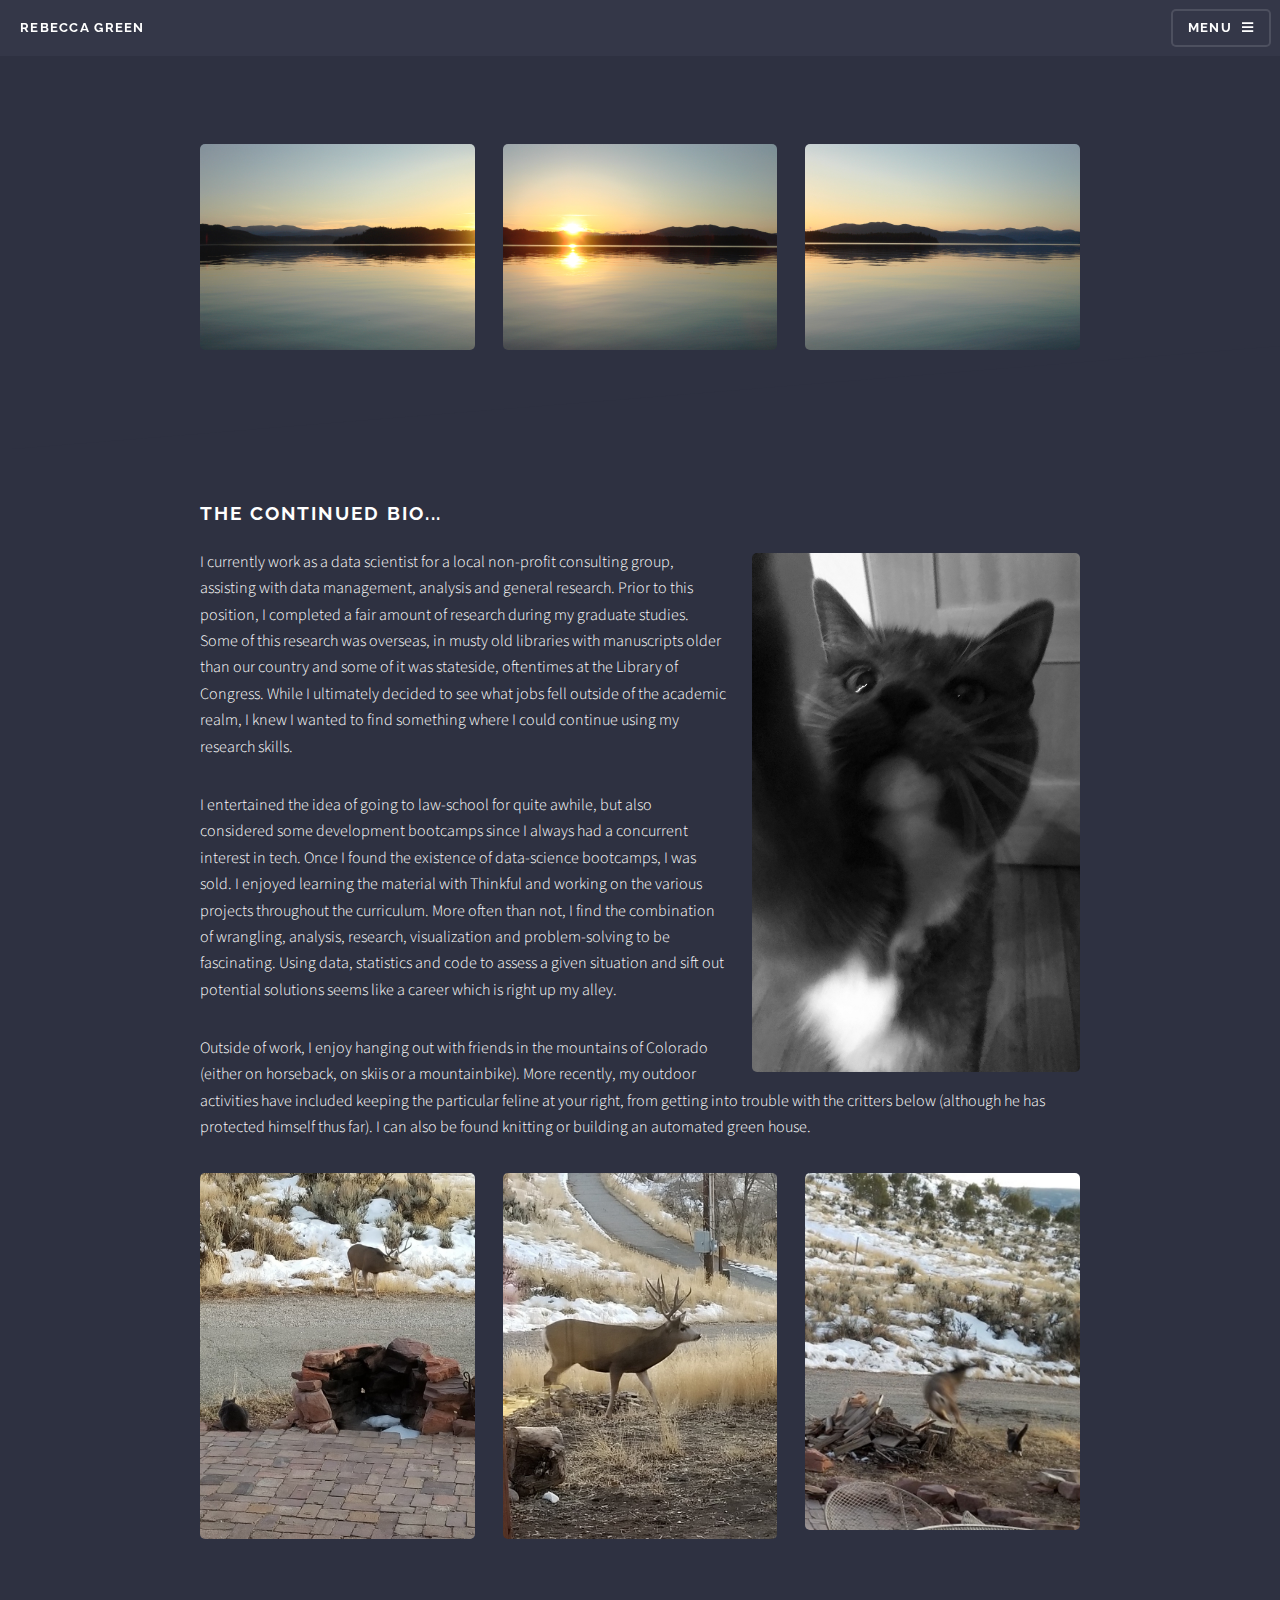
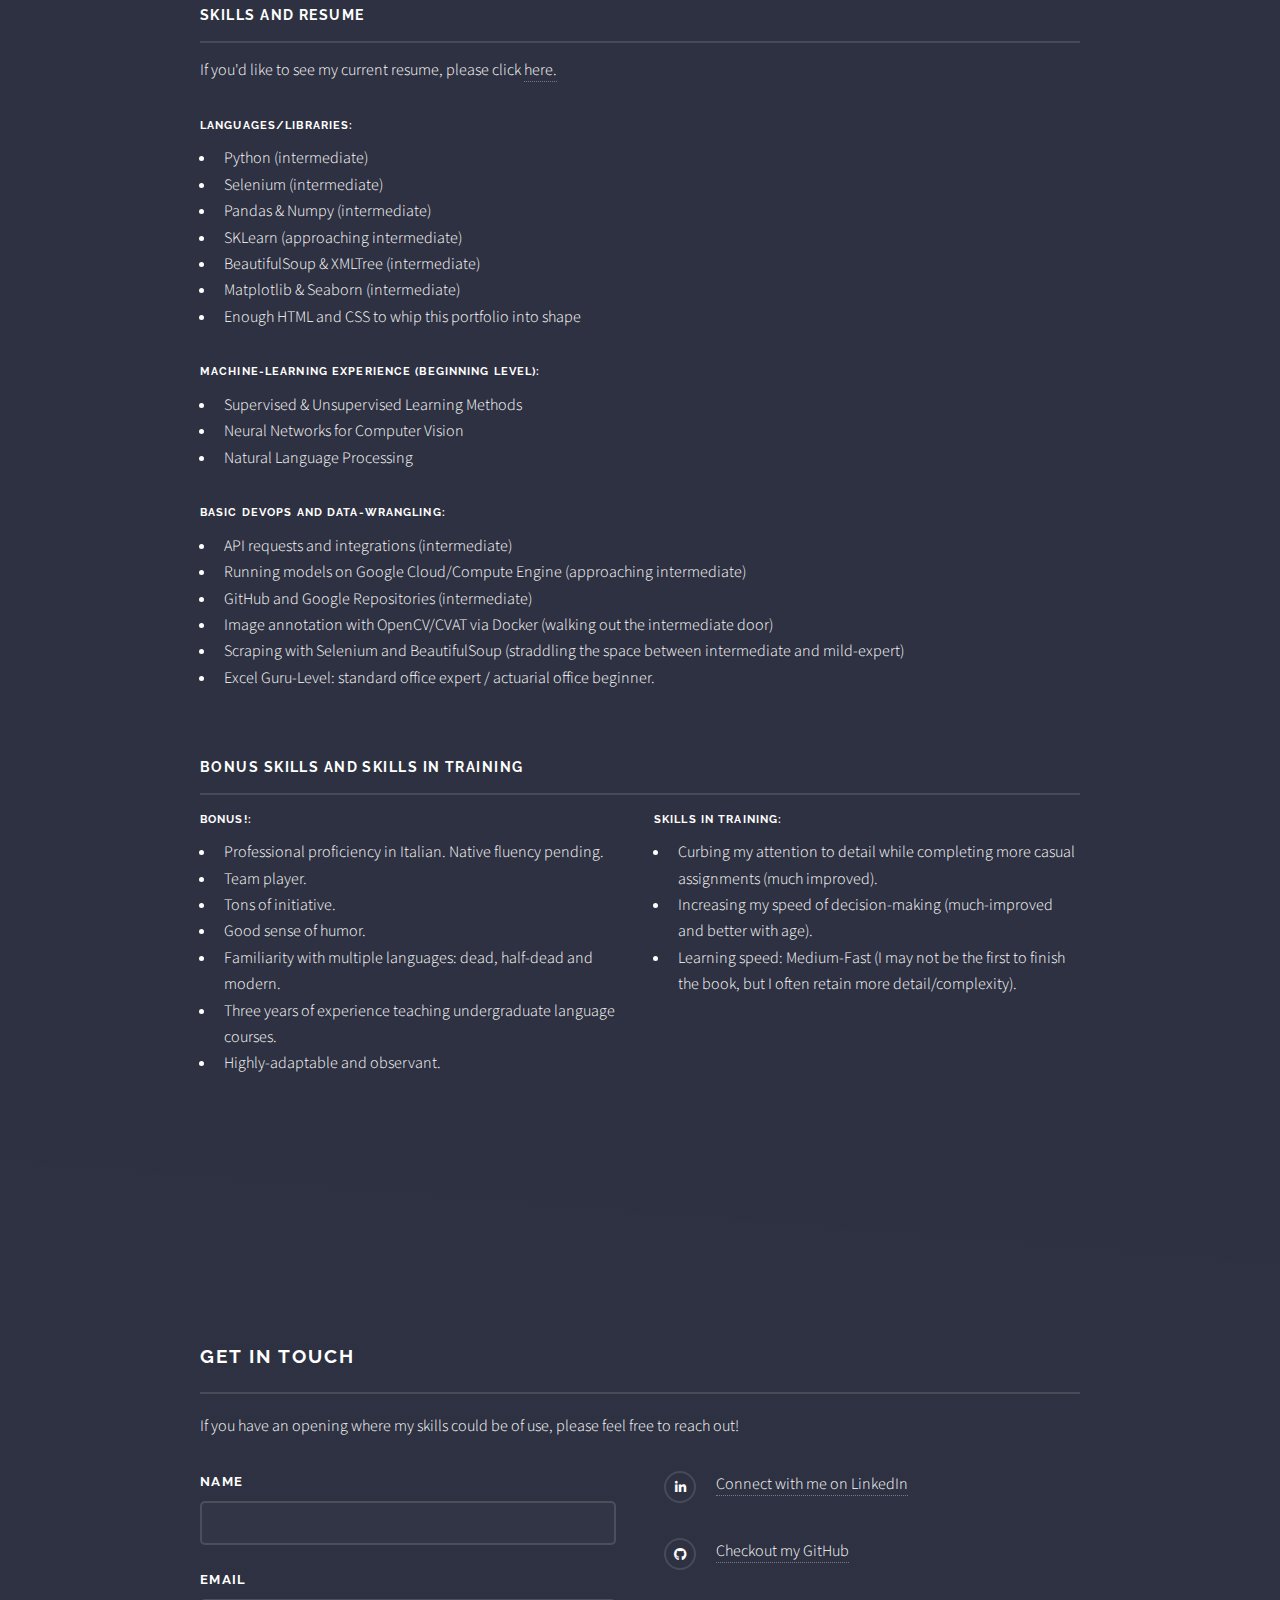
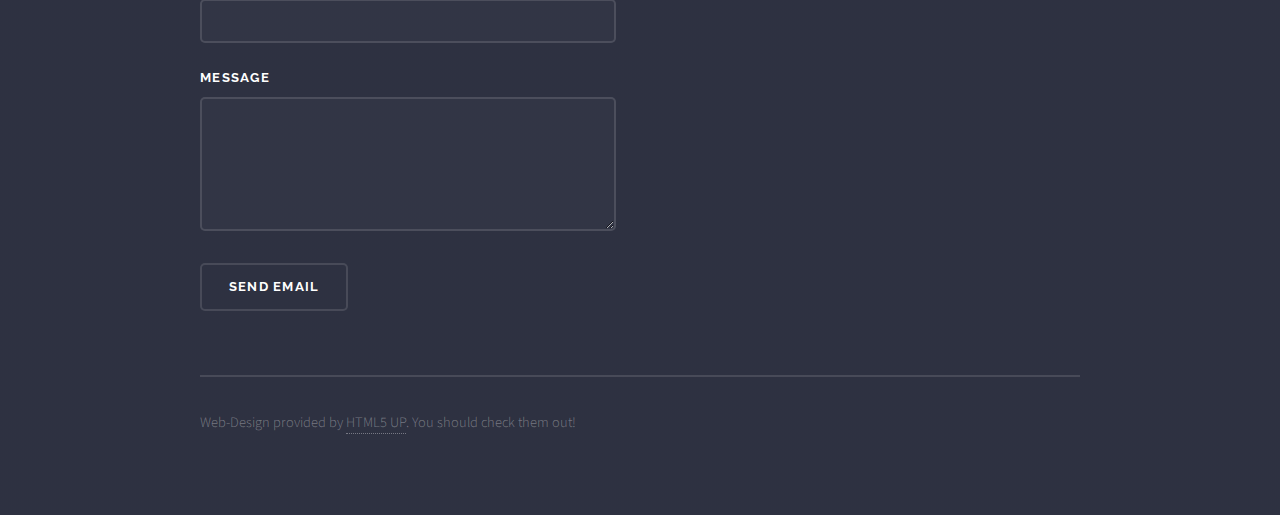
==== generic.html @ 9d544657 "edits5 12/8/2019" ====
<!DOCTYPE HTML>
<!--
	Solid State by HTML5 UP
	html5up.net | @ajlkn
	Free for personal and commercial use under the CCA 3.0 license (html5up.net/license)
-->
<html>
	<head>
		<title>Generic - Solid State by HTML5 UP</title>
		<meta charset="utf-8" />
		<meta name="viewport" content="width=device-width, initial-scale=1, user-scalable=no" />
		<link rel="stylesheet" href="assets/css/main.css" />
		<noscript><link rel="stylesheet" href="assets/css/noscript.css" /></noscript>
	</head>
	<body class="is-preload">

		<!-- Page Wrapper -->
			<div id="page-wrapper">

				<!-- Header -->
					<header id="header">
						<h1><a href="index.html">Rebecca Green</a></h1>
						<nav>
							<a href="#menu">Menu</a>
						</nav>
					</header>

				<!-- Menu -->
					<nav id="menu">
						<div class="inner">
							<h2>Menu</h2>
							<ul class="links">
								<li><a href="index.html">Home</a></li>
								<li><a href="generic.html">About Me</a></li>
								<li><a href="2019_Resume.pdf">Resume</a></li>
								<li><a href="index.html/#two">Projects</a></li>
								<li><a href="#footer">Get in Touch</a></li>
							</ul>
							<a href="#" class="close">Close</a>
						</div>
					</nav>
					
				<!-- Wrapper  -->
					<section id="wrapper">
						<header>
							<div class="inner">
								<div class="row gtr-uniform">
									<div class="col-4"><span class="image fit"><img src="images/L4.jpg" alt="" /></span></div>
									<div class="col-4"><span class="image fit"><img src="images/L5.jpg" alt="" /></span></div>
									<div class="col-4"><span class="image fit"><img src="images/L6.jpg" alt="" /></span></div>
								</div>
							</div>
						</header>
					</section>
					
					
						<!-- Content -->
							<div class="wrapper">
								<div class="inner">
									<h2>The continued bio...</h2>
									<p><span class="image right"><img src="images/Curious2.jpg" alt="" /></span>
									I currently work as a data scientist for a local non-profit consulting group, 
									assisting with data management, analysis and general research.  Prior to this position, 
									I completed a fair amount of research during my graduate studies.  Some of this research was overseas,
									in musty old libraries with manuscripts older than our country and some of it was stateside, oftentimes 
									at the Library of Congress.  While I ultimately decided to see what jobs fell outside of the academic realm, 
									I knew I wanted to find something where I could continue using my research skills.
									</p>
									
									<p>I entertained the idea of going to law-school for quite awhile, but also considered some development
									bootcamps since I always had a concurrent interest in tech.  Once I found the existence of data-science
									bootcamps, I was sold.  I enjoyed learning the material with Thinkful and working on the various projects
									throughout the curriculum.  More often than not, I find the combination of wrangling, analysis, research, 
									visualization and problem-solving to be fascinating. Using data, statistics and code to assess a given situation
									and sift out potential solutions seems like a career which is right up my alley. </p>
									
									<p> Outside of work, I enjoy hanging out with friends in the mountains of Colorado (either on horseback, on skiis or a mountainbike). 
									More recently, my outdoor activities have included keeping the particular feline at your right, from getting into trouble
									with the critters below (although he has protected himself thus far).  I can also be found knitting 
									or building an automated green house.</p>
									
									<div class="row gtr-uniform">
										<div class="col-4"><span class="image fit"><img src="images/B1.JPG"></span></div>
										<div class="col-4"><span class="image fit"><img src="images/B2.JPG"/></span></div>
										<div class="col-4"><span class="image fit"><img src="images/B3.JPG"/></span></div>
									</div>
							</div>
								
								<div class="inner">
									<h3 class="major">Skills and Resume</h3>
									<section class="features">
										<p>If you'd like to see my current resume, please click <a href="2019_Resume.pdf">here.</a></p>
										<div class="row">
											<div class="col-6 col-12-large">
													<h4>Languages/Libraries:</h4>
													<ul>
													<li>Python (intermediate)</li>
													<li>Selenium (intermediate)</li>
													<li>Pandas & Numpy (intermediate)</li>
													<li>SKLearn (approaching intermediate)</li>
													<li>BeautifulSoup & XMLTree (intermediate)</li>
													<li>Matplotlib & Seaborn (intermediate)</li>
													<li>Enough HTML and CSS to whip this portfolio into shape</li>
												</ul>
												</div>
											<div class="col-6 col-10-large">
												<h4>Machine-Learning Experience (Beginning Level):</h4>
												<ul>
													<li>Supervised & Unsupervised Learning Methods</li>
													<li>Neural Networks for Computer Vision</li>
													<li>Natural Language Processing</li>
												</ul>
											</div>
											<div class="col-12 col-20-large">
												<h4>Basic DevOps and Data-Wrangling:</h4>
												<ul>
													<li>API requests and integrations (intermediate)</li>
													<li>Running models on Google Cloud/Compute Engine (approaching intermediate)</li>
													<li>GitHub and Google Repositories (intermediate)</li>
													<li>Image annotation with OpenCV/CVAT via Docker (walking out the intermediate door)</li>
													<li>Scraping with Selenium and BeautifulSoup (straddling the space between intermediate and mild-expert)</li>
													<li>Excel Guru-Level: standard office expert / actuarial office beginner.
												</ul>
											</div>
										</div>
									</section>
									
									
									<h3 class="major">Bonus skills and skills in training</h3>
									<section class="features">
										<div class="row">
											<div class="col-6 col-12-medium">
												<h4>Bonus!:</h4>
												<ul>
													<li>Professional proficiency in Italian. Native fluency pending.</li>
													<li>Team player.</li>
													<li>Tons of initiative.</li>
													<li>Good sense of humor.</li>
													<li>Familiarity with multiple languages: dead, half-dead and modern.</li>
													<li>Three years of experience teaching undergraduate language courses.</li>
													<li>Highly-adaptable and observant. </li>
												</ul>
											</div>
											<div class="col-6 col-12-medium">
												<h4>Skills in training:</h4>
												<ul>
													<li>Curbing my attention to detail while completing more casual assignments (much improved).</li>
													<li>Increasing my speed of decision-making (much-improved and better with age).</li>
													<li>Learning speed: Medium-Fast (I may not be the first to finish the book, but I often retain more detail/complexity).</li>
												</ul>
											</div>
										</div>
									</section>
									
								</div>
							</div>

				<!-- Footer -->
					<section id="footer">
						<div class="inner">
							<h2 class="major">Get in touch</h2>
							<p>If you have an opening where my skills could be of use, please feel free to reach out!</p>
							<form method="post" action="mailto:greenrlg@gmail.com">
								<div class="fields">
									<div class="field">
										<label for="name">Name</label>
										<input type="text" name="name" id="name" />
									</div>
									<div class="field">
										<label for="email">Email</label>
										<input type="email" name="email" id="email" />
									</div>
									<div class="field">
										<label for="message">Message</label>
										<textarea name="message" id="message" rows="4"></textarea>
									</div>
								</div>
								<ul class="actions">
									<li><input type="submit" value="Send Email" /></li>
								</ul>
							</form>
							<ul class="contact">
								<li class="icon brands fa-linkedin-in"><a href="https://www.linkedin.com/in/rgreen2/">Connect with me on LinkedIn</a></li>
								<li class="icon brands fa-github"><a href="https://github.com/Begecky">Checkout my GitHub</a></li>
							</ul>
							<ul class="copyright">
								<li>Web-Design provided by <a href="http://html5up.net">HTML5 UP</a>. You should check them out!</li>
							</ul>
						</div>
					</section>

			</div>

		<!-- Scripts -->
			<script src="assets/js/jquery.min.js"></script>
			<script src="assets/js/jquery.scrollex.min.js"></script>
			<script src="assets/js/browser.min.js"></script>
			<script src="assets/js/breakpoints.min.js"></script>
			<script src="assets/js/util.js"></script>
			<script src="assets/js/main.js"></script>

	</body>
</html>
---- assets/css/main.css ----
@import url(fontawesome-all.min.css);
@import url("https://fonts.googleapis.com/css?family=Raleway:200,700|Source+Sans+Pro:300,600,300italic,600italic");

/*
	Solid State by HTML5 UP
	html5up.net | @ajlkn
	Free for personal and commercial use under the CCA 3.0 license (html5up.net/license)
*/

html, body, div, span, applet, object,
iframe, h1, h2, h3, h4, h5, h6, p, blockquote,
pre, a, abbr, acronym, address, big, cite,
code, del, dfn, em, img, ins, kbd, q, s, samp,
small, strike, strong, sub, sup, tt, var, b,
u, i, center, dl, dt, dd, ol, ul, li, fieldset,
form, label, legend, table, caption, tbody,
tfoot, thead, tr, th, td, article, aside,
canvas, details, embed, figure, figcaption,
footer, header, hgroup, menu, nav, output, ruby,
section, summary, time, mark, audio, video {
	margin: 0;
	padding: 0;
	border: 0;
	font-size: 100%;
	font: inherit;
	vertical-align: baseline;}

article, aside, details, figcaption, figure,
footer, header, hgroup, menu, nav, section {
	display: block;}

body {
	line-height: 1;
}

ol, ul {
	list-style: none;
}

blockquote, q {
	quotes: none;
}

	blockquote:before, blockquote:after, q:before, q:after {
		content: '';
		content: none;
	}

table {
	border-collapse: collapse;
	border-spacing: 0;
}

body {
	-webkit-text-size-adjust: none;
}

mark {
	background-color: transparent;
	color: inherit;
}

input::-moz-focus-inner {
	border: 0;
	padding: 0;
}

input, select, textarea {
	-moz-appearance: none;
	-webkit-appearance: none;
	-ms-appearance: none;
	appearance: none;
}

/* Basic */

	@-ms-viewport {
		width: device-width;
	}

	body {
		-ms-overflow-style: scrollbar;
	}

	@media screen and (max-width: 480px) {

		html, body {
			min-width: 320px;
		}

	}

	html {
		box-sizing: border-box;
	}

	*, *:before, *:after {
		box-sizing: inherit;
	}

	body {
		background-color: #2e3141;
		background-image: linear-gradient(to top, rgba(46, 49, 65, 0.8), rgba(46, 49, 65, 0.8)), url("../../images/bg.jpg");
		background-size: auto, cover;
		background-attachment: fixed, fixed;
		background-position: center, center;
	}

		body.is-preload *, body.is-preload *:before, body.is-preload *:after {
			-moz-animation: none !important;
			-webkit-animation: none !important;
			-ms-animation: none !important;
			animation: none !important;
			-moz-transition: none !important;
			-webkit-transition: none !important;
			-ms-transition: none !important;
			transition: none !important;
		}

/* Type */

	body, input, select, textarea {
		color: #ffffff;
		font-family: "Source Sans Pro", Helvetica, sans-serif;
		font-size: 16.5pt;
		font-weight: 300;
		line-height: 1.65;
	}

		@media screen and (max-width: 1680px) {

			body, input, select, textarea {
				font-size: 13pt;
			}

		}

		@media screen and (max-width: 1280px) {

			body, input, select, textarea {
				font-size: 12pt;
			}

		}

		@media screen and (max-width: 980px) {

			body, input, select, textarea {
				font-size: 12pt;
			}

		}

		@media screen and (max-width: 736px) {

			body, input, select, textarea {
				font-size: 12pt;
			}

		}

		@media screen and (max-width: 480px) {

			body, input, select, textarea {
				font-size: 12pt;
			}

		}

	a {
		-moz-transition: color 0.2s ease-in-out, border-bottom-color 0.2s ease-in-out;
		-webkit-transition: color 0.2s ease-in-out, border-bottom-color 0.2s ease-in-out;
		-ms-transition: color 0.2s ease-in-out, border-bottom-color 0.2s ease-in-out;
		transition: color 0.2s ease-in-out, border-bottom-color 0.2s ease-in-out;
		border-bottom: dotted 1px rgba(255, 255, 255, 0.35);
		color: #ffffff;
		text-decoration: none;
	}

		a:hover {
			border-bottom-color: transparent;
			color: #ffffff !important;
		}

		a.special:not(.button) {
			text-decoration: none;
			border-bottom: 0;
			display: block;
			font-family: Raleway, Helvetica, sans-serif;
			font-size: 0.8em;
			font-weight: 700;
			letter-spacing: 0.1em;
			margin: 0 0 2em 0;
			text-transform: uppercase;
		}

			a.special:not(.button):before {
				-moz-osx-font-smoothing: grayscale;
				-webkit-font-smoothing: antialiased;
				display: inline-block;
				font-style: normal;
				font-variant: normal;
				text-rendering: auto;
				line-height: 1;
				text-transform: none !important;
				font-family: 'Font Awesome 5 Free';
				font-weight: 900;
			}

			a.special:not(.button):before {
				-moz-transition: background-color 0.2s ease-in-out;
				-webkit-transition: background-color 0.2s ease-in-out;
				-ms-transition: background-color 0.2s ease-in-out;
				transition: background-color 0.2s ease-in-out;
				border-radius: 100%;
				border: solid 2px rgba(255, 255, 255, 0.125);
				content: '\f105';
				display: inline-block;
				font-size: 1.25em;
				height: 2em;
				line-height: 1.75em;
				margin-right: 0.85em;
				text-align: center;
				text-indent: 0.15em;
				vertical-align: middle;
				width: 2em;
			}

			a.special:not(.button):hover:before {
				background-color: rgba(255, 255, 255, 0.025);
			}

			a.special:not(.button):active:before {
				background-color: rgba(255, 255, 255, 0.075);
			}

	strong, b {
		color: #ffffff;
		font-weight: 600;
	}

	em, i {
		font-style: italic;
	}

	p {
		margin: 0 0 2em 0;
	}

	h1, h2, h3, h4, h5, h6 {
		color: #ffffff;
		font-family: Raleway, Helvetica, sans-serif;
		font-weight: 700;
		letter-spacing: 0.1em;
		margin: 0 0 1em 0;
		text-transform: uppercase;
	}

		h1 a, h2 a, h3 a, h4 a, h5 a, h6 a {
			color: inherit;
			text-decoration: none;
			border-bottom: 0;
		}

		h1 span, h2 span, h3 span, h4 span, h5 span, h6 span {
			font-weight: 200;
		}

		h1.major, h2.major, h3.major, h4.major, h5.major, h6.major {
			padding-bottom: 1em;
			border-bottom: solid 2px rgba(255, 255, 255, 0.125);
		}

	h2 {
		font-size: 1.2em;
	}

	h3 {
		font-size: 0.9em;
	}

	h4 {
		font-size: 0.7em;
	}

	h5 {
		font-size: 0.7em;
	}

	h6 {
		font-size: 0.7em;
	}

	@media screen and (max-width: 736px) {

		h2 {
			font-size: 1em;
		}

		h3 {
			font-size: 0.8em;
		}

	}

	sub {
		font-size: 0.8em;
		position: relative;
		top: 0.5em;
	}

	sup {
		font-size: 0.8em;
		position: relative;
		top: -0.5em;
	}

	blockquote {
		border-left: solid 4px rgba(255, 255, 255, 0.125);
		font-style: italic;
		margin: 0 0 2em 0;
		padding: 0.5em 0 0.5em 2em;
	}

	code {
		background: rgba(255, 255, 255, 0.025);
		border-radius: 5px;
		border: solid 2px rgba(255, 255, 255, 0.125);
		font-family: "Courier New", monospace;
		font-size: 0.9em;
		margin: 0 0.25em;
		padding: 0.25em 0.65em;
	}

	pre {
		-webkit-overflow-scrolling: touch;
		font-family: "Courier New", monospace;
		font-size: 0.9em;
		margin: 0 0 2em 0;
	}

		pre code {
			display: block;
			line-height: 1.75em;
			padding: 1em 1.5em;
			overflow-x: auto;
		}

	hr {
		border: 0;
		border-bottom: solid 2px rgba(255, 255, 255, 0.125);
		margin: 2.5em 0;
	}

		hr.major {
			margin: 4em 0;
		}

	.align-left {
		text-align: left;
	}

	.align-center {
		text-align: center;
	}

	.align-right {
		text-align: right;
	}

/* Row */

	.row {
		display: flex;
		flex-wrap: wrap;
		box-sizing: border-box;
		align-items: stretch;
	}

		.row > * {
			box-sizing: border-box;
		}

		.row.gtr-uniform > * > :last-child {
			margin-bottom: 0;
		}

		.row.aln-left {
			justify-content: flex-start;
		}

		.row.aln-center {
			justify-content: center;
		}

		.row.aln-right {
			justify-content: flex-end;
		}

		.row.aln-top {
			align-items: flex-start;
		}

		.row.aln-middle {
			align-items: center;
		}

		.row.aln-bottom {
			align-items: flex-end;
		}

		.row > .imp {
			order: -1;
		}

		.row > .col-1 {
			width: 8.33333%;
		}

		.row > .off-1 {
			margin-left: 8.33333%;
		}

		.row > .col-2 {
			width: 16.66667%;
		}

		.row > .off-2 {
			margin-left: 16.66667%;
		}

		.row > .col-3 {
			width: 25%;
		}

		.row > .off-3 {
			margin-left: 25%;
		}

		.row > .col-4 {
			width: 33.33333%;
		}

		.row > .off-4 {
			margin-left: 33.33333%;
		}

		.row > .col-5 {
			width: 41.66667%;
		}

		.row > .off-5 {
			margin-left: 41.66667%;
		}

		.row > .col-6 {
			width: 50%;
		}

		.row > .off-6 {
			margin-left: 50%;
		}

		.row > .col-7 {
			width: 58.33333%;
		}

		.row > .off-7 {
			margin-left: 58.33333%;
		}

		.row > .col-8 {
			width: 66.66667%;
		}

		.row > .off-8 {
			margin-left: 66.66667%;
		}

		.row > .col-9 {
			width: 75%;
		}

		.row > .off-9 {
			margin-left: 75%;
		}

		.row > .col-10 {
			width: 83.33333%;
		}

		.row > .off-10 {
			margin-left: 83.33333%;
		}

		.row > .col-11 {
			width: 91.66667%;
		}

		.row > .off-11 {
			margin-left: 91.66667%;
		}

		.row > .col-12 {
			width: 100%;
		}

		.row > .off-12 {
			margin-left: 100%;
		}

		.row.gtr-0 {
			margin-top: 0;
			margin-left: 0em;
		}

			.row.gtr-0 > * {
				padding: 0 0 0 0em;
			}

			.row.gtr-0.gtr-uniform {
				margin-top: 0em;
			}

				.row.gtr-0.gtr-uniform > * {
					padding-top: 0em;
				}

		.row.gtr-25 {
			margin-top: 0;
			margin-left: -0.4375em;
		}

			.row.gtr-25 > * {
				padding: 0 0 0 0.4375em;
			}

			.row.gtr-25.gtr-uniform {
				margin-top: -0.4375em;
			}

				.row.gtr-25.gtr-uniform > * {
					padding-top: 0.4375em;
				}

		.row.gtr-50 {
			margin-top: 0;
			margin-left: -0.875em;
		}

			.row.gtr-50 > * {
				padding: 0 0 0 0.875em;
			}

			.row.gtr-50.gtr-uniform {
				margin-top: -0.875em;
			}

				.row.gtr-50.gtr-uniform > * {
					padding-top: 0.875em;
				}

		.row {
			margin-top: 0;
			margin-left: -1.75em;
		}

			.row > * {
				padding: 0 0 0 1.75em;
			}

			.row.gtr-uniform {
				margin-top: -1.75em;
			}

				.row.gtr-uniform > * {
					padding-top: 1.75em;
				}

		.row.gtr-150 {
			margin-top: 0;
			margin-left: -2.625em;
		}

			.row.gtr-150 > * {
				padding: 0 0 0 2.625em;
			}

			.row.gtr-150.gtr-uniform {
				margin-top: -2.625em;
			}

				.row.gtr-150.gtr-uniform > * {
					padding-top: 2.625em;
				}

		.row.gtr-200 {
			margin-top: 0;
			margin-left: -3.5em;
		}

			.row.gtr-200 > * {
				padding: 0 0 0 3.5em;
			}

			.row.gtr-200.gtr-uniform {
				margin-top: -3.5em;
			}

				.row.gtr-200.gtr-uniform > * {
					padding-top: 3.5em;
				}

		@media screen and (max-width: 1680px) {

			.row {
				display: flex;
				flex-wrap: wrap;
				box-sizing: border-box;
				align-items: stretch;
			}

				.row > * {
					box-sizing: border-box;
				}

				.row.gtr-uniform > * > :last-child {
					margin-bottom: 0;
				}

				.row.aln-left {
					justify-content: flex-start;
				}

				.row.aln-center {
					justify-content: center;
				}

				.row.aln-right {
					justify-content: flex-end;
				}

				.row.aln-top {
					align-items: flex-start;
				}

				.row.aln-middle {
					align-items: center;
				}

				.row.aln-bottom {
					align-items: flex-end;
				}

				.row > .imp-xlarge {
					order: -1;
				}

				.row > .col-1-xlarge {
					width: 8.33333%;
				}

				.row > .off-1-xlarge {
					margin-left: 8.33333%;
				}

				.row > .col-2-xlarge {
					width: 16.66667%;
				}

				.row > .off-2-xlarge {
					margin-left: 16.66667%;
				}

				.row > .col-3-xlarge {
					width: 25%;
				}

				.row > .off-3-xlarge {
					margin-left: 25%;
				}

				.row > .col-4-xlarge {
					width: 33.33333%;
				}

				.row > .off-4-xlarge {
					margin-left: 33.33333%;
				}

				.row > .col-5-xlarge {
					width: 41.66667%;
				}

				.row > .off-5-xlarge {
					margin-left: 41.66667%;
				}

				.row > .col-6-xlarge {
					width: 50%;
				}

				.row > .off-6-xlarge {
					margin-left: 50%;
				}

				.row > .col-7-xlarge {
					width: 58.33333%;
				}

				.row > .off-7-xlarge {
					margin-left: 58.33333%;
				}

				.row > .col-8-xlarge {
					width: 66.66667%;
				}

				.row > .off-8-xlarge {
					margin-left: 66.66667%;
				}

				.row > .col-9-xlarge {
					width: 75%;
				}

				.row > .off-9-xlarge {
					margin-left: 75%;
				}

				.row > .col-10-xlarge {
					width: 83.33333%;
				}

				.row > .off-10-xlarge {
					margin-left: 83.33333%;
				}

				.row > .col-11-xlarge {
					width: 91.66667%;
				}

				.row > .off-11-xlarge {
					margin-left: 91.66667%;
				}

				.row > .col-12-xlarge {
					width: 100%;
				}

				.row > .off-12-xlarge {
					margin-left: 100%;
				}

				.row.gtr-0 {
					margin-top: 0;
					margin-left: 0em;
				}

					.row.gtr-0 > * {
						padding: 0 0 0 0em;
					}

					.row.gtr-0.gtr-uniform {
						margin-top: 0em;
					}

						.row.gtr-0.gtr-uniform > * {
							padding-top: 0em;
						}

				.row.gtr-25 {
					margin-top: 0;
					margin-left: -0.4375em;
				}

					.row.gtr-25 > * {
						padding: 0 0 0 0.4375em;
					}

					.row.gtr-25.gtr-uniform {
						margin-top: -0.4375em;
					}

						.row.gtr-25.gtr-uniform > * {
							padding-top: 0.4375em;
						}

				.row.gtr-50 {
					margin-top: 0;
					margin-left: -0.875em;
				}

					.row.gtr-50 > * {
						padding: 0 0 0 0.875em;
					}

					.row.gtr-50.gtr-uniform {
						margin-top: -0.875em;
					}

						.row.gtr-50.gtr-uniform > * {
							padding-top: 0.875em;
						}

				.row {
					margin-top: 0;
					margin-left: -1.75em;
				}

					.row > * {
						padding: 0 0 0 1.75em;
					}

					.row.gtr-uniform {
						margin-top: -1.75em;
					}

						.row.gtr-uniform > * {
							padding-top: 1.75em;
						}

				.row.gtr-150 {
					margin-top: 0;
					margin-left: -2.625em;
				}

					.row.gtr-150 > * {
						padding: 0 0 0 2.625em;
					}

					.row.gtr-150.gtr-uniform {
						margin-top: -2.625em;
					}

						.row.gtr-150.gtr-uniform > * {
							padding-top: 2.625em;
						}

				.row.gtr-200 {
					margin-top: 0;
					margin-left: -3.5em;
				}

					.row.gtr-200 > * {
						padding: 0 0 0 3.5em;
					}

					.row.gtr-200.gtr-uniform {
						margin-top: -3.5em;
					}

						.row.gtr-200.gtr-uniform > * {
							padding-top: 3.5em;
						}

		}

		@media screen and (max-width: 1280px) {

			.row {
				display: flex;
				flex-wrap: wrap;
				box-sizing: border-box;
				align-items: stretch;
			}

				.row > * {
					box-sizing: border-box;
				}

				.row.gtr-uniform > * > :last-child {
					margin-bottom: 0;
				}

				.row.aln-left {
					justify-content: flex-start;
				}

				.row.aln-center {
					justify-content: center;
				}

				.row.aln-right {
					justify-content: flex-end;
				}

				.row.aln-top {
					align-items: flex-start;
				}

				.row.aln-middle {
					align-items: center;
				}

				.row.aln-bottom {
					align-items: flex-end;
				}

				.row > .imp-large {
					order: -1;
				}

				.row > .col-1-large {
					width: 8.33333%;
				}

				.row > .off-1-large {
					margin-left: 8.33333%;
				}

				.row > .col-2-large {
					width: 16.66667%;
				}

				.row > .off-2-large {
					margin-left: 16.66667%;
				}

				.row > .col-3-large {
					width: 25%;
				}

				.row > .off-3-large {
					margin-left: 25%;
				}

				.row > .col-4-large {
					width: 33.33333%;
				}

				.row > .off-4-large {
					margin-left: 33.33333%;
				}

				.row > .col-5-large {
					width: 41.66667%;
				}

				.row > .off-5-large {
					margin-left: 41.66667%;
				}

				.row > .col-6-large {
					width: 50%;
				}

				.row > .off-6-large {
					margin-left: 50%;
				}

				.row > .col-7-large {
					width: 58.33333%;
				}

				.row > .off-7-large {
					margin-left: 58.33333%;
				}

				.row > .col-8-large {
					width: 66.66667%;
				}

				.row > .off-8-large {
					margin-left: 66.66667%;
				}

				.row > .col-9-large {
					width: 75%;
				}

				.row > .off-9-large {
					margin-left: 75%;
				}

				.row > .col-10-large {
					width: 83.33333%;
				}

				.row > .off-10-large {
					margin-left: 83.33333%;
				}

				.row > .col-11-large {
					width: 91.66667%;
				}

				.row > .off-11-large {
					margin-left: 91.66667%;
				}

				.row > .col-12-large {
					width: 100%;
				}

				.row > .off-12-large {
					margin-left: 100%;
				}

				.row.gtr-0 {
					margin-top: 0;
					margin-left: 0em;
				}

					.row.gtr-0 > * {
						padding: 0 0 0 0em;
					}

					.row.gtr-0.gtr-uniform {
						margin-top: 0em;
					}

						.row.gtr-0.gtr-uniform > * {
							padding-top: 0em;
						}

				.row.gtr-25 {
					margin-top: 0;
					margin-left: -0.4375em;
				}

					.row.gtr-25 > * {
						padding: 0 0 0 0.4375em;
					}

					.row.gtr-25.gtr-uniform {
						margin-top: -0.4375em;
					}

						.row.gtr-25.gtr-uniform > * {
							padding-top: 0.4375em;
						}

				.row.gtr-50 {
					margin-top: 0;
					margin-left: -0.875em;
				}

					.row.gtr-50 > * {
						padding: 0 0 0 0.875em;
					}

					.row.gtr-50.gtr-uniform {
						margin-top: -0.875em;
					}

						.row.gtr-50.gtr-uniform > * {
							padding-top: 0.875em;
						}

				.row {
					margin-top: 0;
					margin-left: -1.75em;
				}

					.row > * {
						padding: 0 0 0 1.75em;
					}

					.row.gtr-uniform {
						margin-top: -1.75em;
					}

						.row.gtr-uniform > * {
							padding-top: 1.75em;
						}

				.row.gtr-150 {
					margin-top: 0;
					margin-left: -2.625em;
				}

					.row.gtr-150 > * {
						padding: 0 0 0 2.625em;
					}

					.row.gtr-150.gtr-uniform {
						margin-top: -2.625em;
					}

						.row.gtr-150.gtr-uniform > * {
							padding-top: 2.625em;
						}

				.row.gtr-200 {
					margin-top: 0;
					margin-left: -3.5em;
				}

					.row.gtr-200 > * {
						padding: 0 0 0 3.5em;
					}

					.row.gtr-200.gtr-uniform {
						margin-top: -3.5em;
					}

						.row.gtr-200.gtr-uniform > * {
							padding-top: 3.5em;
						}

		}

		@media screen and (max-width: 980px) {

			.row {
				display: flex;
				flex-wrap: wrap;
				box-sizing: border-box;
				align-items: stretch;
			}

				.row > * {
					box-sizing: border-box;
				}

				.row.gtr-uniform > * > :last-child {
					margin-bottom: 0;
				}

				.row.aln-left {
					justify-content: flex-start;
				}

				.row.aln-center {
					justify-content: center;
				}

				.row.aln-right {
					justify-content: flex-end;
				}

				.row.aln-top {
					align-items: flex-start;
				}

				.row.aln-middle {
					align-items: center;
				}

				.row.aln-bottom {
					align-items: flex-end;
				}

				.row > .imp-medium {
					order: -1;
				}

				.row > .col-1-medium {
					width: 8.33333%;
				}

				.row > .off-1-medium {
					margin-left: 8.33333%;
				}

				.row > .col-2-medium {
					width: 16.66667%;
				}

				.row > .off-2-medium {
					margin-left: 16.66667%;
				}

				.row > .col-3-medium {
					width: 25%;
				}

				.row > .off-3-medium {
					margin-left: 25%;
				}

				.row > .col-4-medium {
					width: 33.33333%;
				}

				.row > .off-4-medium {
					margin-left: 33.33333%;
				}

				.row > .col-5-medium {
					width: 41.66667%;
				}

				.row > .off-5-medium {
					margin-left: 41.66667%;
				}

				.row > .col-6-medium {
					width: 50%;
				}

				.row > .off-6-medium {
					margin-left: 50%;
				}

				.row > .col-7-medium {
					width: 58.33333%;
				}

				.row > .off-7-medium {
					margin-left: 58.33333%;
				}

				.row > .col-8-medium {
					width: 66.66667%;
				}

				.row > .off-8-medium {
					margin-left: 66.66667%;
				}

				.row > .col-9-medium {
					width: 75%;
				}

				.row > .off-9-medium {
					margin-left: 75%;
				}

				.row > .col-10-medium {
					width: 83.33333%;
				}

				.row > .off-10-medium {
					margin-left: 83.33333%;
				}

				.row > .col-11-medium {
					width: 91.66667%;
				}

				.row > .off-11-medium {
					margin-left: 91.66667%;
				}

				.row > .col-12-medium {
					width: 100%;
				}

				.row > .off-12-medium {
					margin-left: 100%;
				}

				.row.gtr-0 {
					margin-top: 0;
					margin-left: 0em;
				}

					.row.gtr-0 > * {
						padding: 0 0 0 0em;
					}

					.row.gtr-0.gtr-uniform {
						margin-top: 0em;
					}

						.row.gtr-0.gtr-uniform > * {
							padding-top: 0em;
						}

				.row.gtr-25 {
					margin-top: 0;
					margin-left: -0.4375em;
				}

					.row.gtr-25 > * {
						padding: 0 0 0 0.4375em;
					}

					.row.gtr-25.gtr-uniform {
						margin-top: -0.4375em;
					}

						.row.gtr-25.gtr-uniform > * {
							padding-top: 0.4375em;
						}

				.row.gtr-50 {
					margin-top: 0;
					margin-left: -0.875em;
				}

					.row.gtr-50 > * {
						padding: 0 0 0 0.875em;
					}

					.row.gtr-50.gtr-uniform {
						margin-top: -0.875em;
					}

						.row.gtr-50.gtr-uniform > * {
							padding-top: 0.875em;
						}

				.row {
					margin-top: 0;
					margin-left: -1.75em;
				}

					.row > * {
						padding: 0 0 0 1.75em;
					}

					.row.gtr-uniform {
						margin-top: -1.75em;
					}

						.row.gtr-uniform > * {
							padding-top: 1.75em;
						}

				.row.gtr-150 {
					margin-top: 0;
					margin-left: -2.625em;
				}

					.row.gtr-150 > * {
						padding: 0 0 0 2.625em;
					}

					.row.gtr-150.gtr-uniform {
						margin-top: -2.625em;
					}

						.row.gtr-150.gtr-uniform > * {
							padding-top: 2.625em;
						}

				.row.gtr-200 {
					margin-top: 0;
					margin-left: -3.5em;
				}

					.row.gtr-200 > * {
						padding: 0 0 0 3.5em;
					}

					.row.gtr-200.gtr-uniform {
						margin-top: -3.5em;
					}

						.row.gtr-200.gtr-uniform > * {
							padding-top: 3.5em;
						}

		}

		@media screen and (max-width: 736px) {

			.row {
				display: flex;
				flex-wrap: wrap;
				box-sizing: border-box;
				align-items: stretch;
			}

				.row > * {
					box-sizing: border-box;
				}

				.row.gtr-uniform > * > :last-child {
					margin-bottom: 0;
				}

				.row.aln-left {
					justify-content: flex-start;
				}

				.row.aln-center {
					justify-content: center;
				}

				.row.aln-right {
					justify-content: flex-end;
				}

				.row.aln-top {
					align-items: flex-start;
				}

				.row.aln-middle {
					align-items: center;
				}

				.row.aln-bottom {
					align-items: flex-end;
				}

				.row > .imp-small {
					order: -1;
				}

				.row > .col-1-small {
					width: 8.33333%;
				}

				.row > .off-1-small {
					margin-left: 8.33333%;
				}

				.row > .col-2-small {
					width: 16.66667%;
				}

				.row > .off-2-small {
					margin-left: 16.66667%;
				}

				.row > .col-3-small {
					width: 25%;
				}

				.row > .off-3-small {
					margin-left: 25%;
				}

				.row > .col-4-small {
					width: 33.33333%;
				}

				.row > .off-4-small {
					margin-left: 33.33333%;
				}

				.row > .col-5-small {
					width: 41.66667%;
				}

				.row > .off-5-small {
					margin-left: 41.66667%;
				}

				.row > .col-6-small {
					width: 50%;
				}

				.row > .off-6-small {
					margin-left: 50%;
				}

				.row > .col-7-small {
					width: 58.33333%;
				}

				.row > .off-7-small {
					margin-left: 58.33333%;
				}

				.row > .col-8-small {
					width: 66.66667%;
				}

				.row > .off-8-small {
					margin-left: 66.66667%;
				}

				.row > .col-9-small {
					width: 75%;
				}

				.row > .off-9-small {
					margin-left: 75%;
				}

				.row > .col-10-small {
					width: 83.33333%;
				}

				.row > .off-10-small {
					margin-left: 83.33333%;
				}

				.row > .col-11-small {
					width: 91.66667%;
				}

				.row > .off-11-small {
					margin-left: 91.66667%;
				}

				.row > .col-12-small {
					width: 100%;
				}

				.row > .off-12-small {
					margin-left: 100%;
				}

				.row.gtr-0 {
					margin-top: 0;
					margin-left: 0em;
				}

					.row.gtr-0 > * {
						padding: 0 0 0 0em;
					}

					.row.gtr-0.gtr-uniform {
						margin-top: 0em;
					}

						.row.gtr-0.gtr-uniform > * {
							padding-top: 0em;
						}

				.row.gtr-25 {
					margin-top: 0;
					margin-left: -0.3125em;
				}

					.row.gtr-25 > * {
						padding: 0 0 0 0.3125em;
					}

					.row.gtr-25.gtr-uniform {
						margin-top: -0.3125em;
					}

						.row.gtr-25.gtr-uniform > * {
							padding-top: 0.3125em;
						}

				.row.gtr-50 {
					margin-top: 0;
					margin-left: -0.625em;
				}

					.row.gtr-50 > * {
						padding: 0 0 0 0.625em;
					}

					.row.gtr-50.gtr-uniform {
						margin-top: -0.625em;
					}

						.row.gtr-50.gtr-uniform > * {
							padding-top: 0.625em;
						}

				.row {
					margin-top: 0;
					margin-left: -1.25em;
				}

					.row > * {
						padding: 0 0 0 1.25em;
					}

					.row.gtr-uniform {
						margin-top: -1.25em;
					}

						.row.gtr-uniform > * {
							padding-top: 1.25em;
						}

				.row.gtr-150 {
					margin-top: 0;
					margin-left: -1.875em;
				}

					.row.gtr-150 > * {
						padding: 0 0 0 1.875em;
					}

					.row.gtr-150.gtr-uniform {
						margin-top: -1.875em;
					}

						.row.gtr-150.gtr-uniform > * {
							padding-top: 1.875em;
						}

				.row.gtr-200 {
					margin-top: 0;
					margin-left: -2.5em;
				}

					.row.gtr-200 > * {
						padding: 0 0 0 2.5em;
					}

					.row.gtr-200.gtr-uniform {
						margin-top: -2.5em;
					}

						.row.gtr-200.gtr-uniform > * {
							padding-top: 2.5em;
						}

		}

		@media screen and (max-width: 480px) {

			.row {
				display: flex;
				flex-wrap: wrap;
				box-sizing: border-box;
				align-items: stretch;
			}

				.row > * {
					box-sizing: border-box;
				}

				.row.gtr-uniform > * > :last-child {
					margin-bottom: 0;
				}

				.row.aln-left {
					justify-content: flex-start;
				}

				.row.aln-center {
					justify-content: center;
				}

				.row.aln-right {
					justify-content: flex-end;
				}

				.row.aln-top {
					align-items: flex-start;
				}

				.row.aln-middle {
					align-items: center;
				}

				.row.aln-bottom {
					align-items: flex-end;
				}

				.row > .imp-xsmall {
					order: -1;
				}

				.row > .col-1-xsmall {
					width: 8.33333%;
				}

				.row > .off-1-xsmall {
					margin-left: 8.33333%;
				}

				.row > .col-2-xsmall {
					width: 16.66667%;
				}

				.row > .off-2-xsmall {
					margin-left: 16.66667%;
				}

				.row > .col-3-xsmall {
					width: 25%;
				}

				.row > .off-3-xsmall {
					margin-left: 25%;
				}

				.row > .col-4-xsmall {
					width: 33.33333%;
				}

				.row > .off-4-xsmall {
					margin-left: 33.33333%;
				}

				.row > .col-5-xsmall {
					width: 41.66667%;
				}

				.row > .off-5-xsmall {
					margin-left: 41.66667%;
				}

				.row > .col-6-xsmall {
					width: 50%;
				}

				.row > .off-6-xsmall {
					margin-left: 50%;
				}

				.row > .col-7-xsmall {
					width: 58.33333%;
				}

				.row > .off-7-xsmall {
					margin-left: 58.33333%;
				}

				.row > .col-8-xsmall {
					width: 66.66667%;
				}

				.row > .off-8-xsmall {
					margin-left: 66.66667%;
				}

				.row > .col-9-xsmall {
					width: 75%;
				}

				.row > .off-9-xsmall {
					margin-left: 75%;
				}

				.row > .col-10-xsmall {
					width: 83.33333%;
				}

				.row > .off-10-xsmall {
					margin-left: 83.33333%;
				}

				.row > .col-11-xsmall {
					width: 91.66667%;
				}

				.row > .off-11-xsmall {
					margin-left: 91.66667%;
				}

				.row > .col-12-xsmall {
					width: 100%;
				}

				.row > .off-12-xsmall {
					margin-left: 100%;
				}

				.row.gtr-0 {
					margin-top: 0;
					margin-left: 0em;
				}

					.row.gtr-0 > * {
						padding: 0 0 0 0em;
					}

					.row.gtr-0.gtr-uniform {
						margin-top: 0em;
					}

						.row.gtr-0.gtr-uniform > * {
							padding-top: 0em;
						}

				.row.gtr-25 {
					margin-top: 0;
					margin-left: -0.3125em;
				}

					.row.gtr-25 > * {
						padding: 0 0 0 0.3125em;
					}

					.row.gtr-25.gtr-uniform {
						margin-top: -0.3125em;
					}

						.row.gtr-25.gtr-uniform > * {
							padding-top: 0.3125em;
						}

				.row.gtr-50 {
					margin-top: 0;
					margin-left: -0.625em;
				}

					.row.gtr-50 > * {
						padding: 0 0 0 0.625em;
					}

					.row.gtr-50.gtr-uniform {
						margin-top: -0.625em;
					}

						.row.gtr-50.gtr-uniform > * {
							padding-top: 0.625em;
						}

				.row {
					margin-top: 0;
					margin-left: -1.25em;
				}

					.row > * {
						padding: 0 0 0 1.25em;
					}

					.row.gtr-uniform {
						margin-top: -1.25em;
					}

						.row.gtr-uniform > * {
							padding-top: 1.25em;
						}

				.row.gtr-150 {
					margin-top: 0;
					margin-left: -1.875em;
				}

					.row.gtr-150 > * {
						padding: 0 0 0 1.875em;
					}

					.row.gtr-150.gtr-uniform {
						margin-top: -1.875em;
					}

						.row.gtr-150.gtr-uniform > * {
							padding-top: 1.875em;
						}

				.row.gtr-200 {
					margin-top: 0;
					margin-left: -2.5em;
				}

					.row.gtr-200 > * {
						padding: 0 0 0 2.5em;
					}

					.row.gtr-200.gtr-uniform {
						margin-top: -2.5em;
					}

						.row.gtr-200.gtr-uniform > * {
							padding-top: 2.5em;
						}

		}

		@media screen and (max-width: 360px) {

			.row {
				display: flex;
				flex-wrap: wrap;
				box-sizing: border-box;
				align-items: stretch;
			}

				.row > * {
					box-sizing: border-box;
				}

				.row.gtr-uniform > * > :last-child {
					margin-bottom: 0;
				}

				.row.aln-left {
					justify-content: flex-start;
				}

				.row.aln-center {
					justify-content: center;
				}

				.row.aln-right {
					justify-content: flex-end;
				}

				.row.aln-top {
					align-items: flex-start;
				}

				.row.aln-middle {
					align-items: center;
				}

				.row.aln-bottom {
					align-items: flex-end;
				}

				.row > .imp-xxsmall {
					order: -1;
				}

				.row > .col-1-xxsmall {
					width: 8.33333%;
				}

				.row > .off-1-xxsmall {
					margin-left: 8.33333%;
				}

				.row > .col-2-xxsmall {
					width: 16.66667%;
				}

				.row > .off-2-xxsmall {
					margin-left: 16.66667%;
				}

				.row > .col-3-xxsmall {
					width: 25%;
				}

				.row > .off-3-xxsmall {
					margin-left: 25%;
				}

				.row > .col-4-xxsmall {
					width: 33.33333%;
				}

				.row > .off-4-xxsmall {
					margin-left: 33.33333%;
				}

				.row > .col-5-xxsmall {
					width: 41.66667%;
				}

				.row > .off-5-xxsmall {
					margin-left: 41.66667%;
				}

				.row > .col-6-xxsmall {
					width: 50%;
				}

				.row > .off-6-xxsmall {
					margin-left: 50%;
				}

				.row > .col-7-xxsmall {
					width: 58.33333%;
				}

				.row > .off-7-xxsmall {
					margin-left: 58.33333%;
				}

				.row > .col-8-xxsmall {
					width: 66.66667%;
				}

				.row > .off-8-xxsmall {
					margin-left: 66.66667%;
				}

				.row > .col-9-xxsmall {
					width: 75%;
				}

				.row > .off-9-xxsmall {
					margin-left: 75%;
				}

				.row > .col-10-xxsmall {
					width: 83.33333%;
				}

				.row > .off-10-xxsmall {
					margin-left: 83.33333%;
				}

				.row > .col-11-xxsmall {
					width: 91.66667%;
				}

				.row > .off-11-xxsmall {
					margin-left: 91.66667%;
				}

				.row > .col-12-xxsmall {
					width: 100%;
				}

				.row > .off-12-xxsmall {
					margin-left: 100%;
				}

				.row.gtr-0 {
					margin-top: 0;
					margin-left: 0em;
				}

					.row.gtr-0 > * {
						padding: 0 0 0 0em;
					}

					.row.gtr-0.gtr-uniform {
						margin-top: 0em;
					}

						.row.gtr-0.gtr-uniform > * {
							padding-top: 0em;
						}

				.row.gtr-25 {
					margin-top: 0;
					margin-left: -0.3125em;
				}

					.row.gtr-25 > * {
						padding: 0 0 0 0.3125em;
					}

					.row.gtr-25.gtr-uniform {
						margin-top: -0.3125em;
					}

						.row.gtr-25.gtr-uniform > * {
							padding-top: 0.3125em;
						}

				.row.gtr-50 {
					margin-top: 0;
					margin-left: -0.625em;
				}

					.row.gtr-50 > * {
						padding: 0 0 0 0.625em;
					}

					.row.gtr-50.gtr-uniform {
						margin-top: -0.625em;
					}

						.row.gtr-50.gtr-uniform > * {
							padding-top: 0.625em;
						}

				.row {
					margin-top: 0;
					margin-left: -1.25em;
				}

					.row > * {
						padding: 0 0 0 1.25em;
					}

					.row.gtr-uniform {
						margin-top: -1.25em;
					}

						.row.gtr-uniform > * {
							padding-top: 1.25em;
						}

				.row.gtr-150 {
					margin-top: 0;
					margin-left: -1.875em;
				}

					.row.gtr-150 > * {
						padding: 0 0 0 1.875em;
					}

					.row.gtr-150.gtr-uniform {
						margin-top: -1.875em;
					}

						.row.gtr-150.gtr-uniform > * {
							padding-top: 1.875em;
						}

				.row.gtr-200 {
					margin-top: 0;
					margin-left: -2.5em;
				}

					.row.gtr-200 > * {
						padding: 0 0 0 2.5em;
					}

					.row.gtr-200.gtr-uniform {
						margin-top: -2.5em;
					}

						.row.gtr-200.gtr-uniform > * {
							padding-top: 2.5em;
						}

		}

/* Section/Article */

	section.special, article.special {
		text-align: center;
	}

/* Form */

	form {
		margin: 0 0 2em 0;
	}

		form > :last-child {
			margin-bottom: 0;
		}

		form > .fields {
			display: -moz-flex;
			display: -webkit-flex;
			display: -ms-flex;
			display: flex;
			-moz-flex-wrap: wrap;
			-webkit-flex-wrap: wrap;
			-ms-flex-wrap: wrap;
			flex-wrap: wrap;
			width: calc(100% + 3em);
			margin: -1.5em 0 2em -1.5em;
		}

			form > .fields > .field {
				-moz-flex-grow: 0;
				-webkit-flex-grow: 0;
				-ms-flex-grow: 0;
				flex-grow: 0;
				-moz-flex-shrink: 0;
				-webkit-flex-shrink: 0;
				-ms-flex-shrink: 0;
				flex-shrink: 0;
				padding: 1.5em 0 0 1.5em;
				width: calc(100% - 1.5em);
			}

				form > .fields > .field.half {
					width: calc(50% - 0.75em);
				}

				form > .fields > .field.third {
					width: calc(100%/3 - 0.5em);
				}

				form > .fields > .field.quarter {
					width: calc(25% - 0.375em);
				}

		@media screen and (max-width: 480px) {

			form > .fields {
				width: calc(100% + 3em);
				margin: -1.5em 0 2em -1.5em;
			}

				form > .fields > .field {
					padding: 1.5em 0 0 1.5em;
					width: calc(100% - 1.5em);
				}

					form > .fields > .field.half {
						width: calc(100% - 1.5em);
					}

					form > .fields > .field.third {
						width: calc(100% - 1.5em);
					}

					form > .fields > .field.quarter {
						width: calc(100% - 1.5em);
					}

		}

	label {
		color: #ffffff;
		display: block;
		font-family: Raleway, Helvetica, sans-serif;
		font-size: 0.8em;
		font-weight: 700;
		letter-spacing: 0.1em;
		margin: 0 0 0.7em 0;
		text-transform: uppercase;
	}

	input[type="text"],
	input[type="password"],
	input[type="email"],
	input[type="tel"],
	select,
	textarea {
		-moz-appearance: none;
		-webkit-appearance: none;
		-ms-appearance: none;
		appearance: none;
		background: rgba(255, 255, 255, 0.025);
		border-radius: 5px;
		border: none;
		border: solid 2px rgba(255, 255, 255, 0.125);
		color: inherit;
		display: block;
		outline: 0;
		padding: 0 1em;
		text-decoration: none;
		width: 100%;
	}

		input[type="text"]:invalid,
		input[type="password"]:invalid,
		input[type="email"]:invalid,
		input[type="tel"]:invalid,
		select:invalid,
		textarea:invalid {
			box-shadow: none;
		}

		input[type="text"]:focus,
		input[type="password"]:focus,
		input[type="email"]:focus,
		input[type="tel"]:focus,
		select:focus,
		textarea:focus {
			border-color: #5b6ba6;
		}

	select {
		background-image: url("data:image/svg+xml;charset=utf8,%3Csvg xmlns='http://www.w3.org/2000/svg' width='40' height='40' preserveAspectRatio='none' viewBox='0 0 40 40'%3E%3Cpath d='M9.4,12.3l10.4,10.4l10.4-10.4c0.2-0.2,0.5-0.4,0.9-0.4c0.3,0,0.6,0.1,0.9,0.4l3.3,3.3c0.2,0.2,0.4,0.5,0.4,0.9 c0,0.4-0.1,0.6-0.4,0.9L20.7,31.9c-0.2,0.2-0.5,0.4-0.9,0.4c-0.3,0-0.6-0.1-0.9-0.4L4.3,17.3c-0.2-0.2-0.4-0.5-0.4-0.9 c0-0.4,0.1-0.6,0.4-0.9l3.3-3.3c0.2-0.2,0.5-0.4,0.9-0.4S9.1,12.1,9.4,12.3z' fill='rgba(255, 255, 255, 0.125)' /%3E%3C/svg%3E");
		background-size: 1.25rem;
		background-repeat: no-repeat;
		background-position: calc(100% - 1rem) center;
		height: 2.75em;
		padding-right: 2.75em;
		text-overflow: ellipsis;
	}

		select option {
			color: #ffffff;
			background: #2e3141;
		}

		select:focus::-ms-value {
			background-color: transparent;
		}

		select::-ms-expand {
			display: none;
		}

	input[type="text"],
	input[type="password"],
	input[type="email"],
	select {
		height: 2.75em;
	}

	textarea {
		padding: 0.75em 1em;
	}

	input[type="checkbox"],
	input[type="radio"] {
		-moz-appearance: none;
		-webkit-appearance: none;
		-ms-appearance: none;
		appearance: none;
		display: block;
		float: left;
		margin-right: -2em;
		opacity: 0;
		width: 1em;
		z-index: -1;
	}

		input[type="checkbox"] + label,
		input[type="radio"] + label {
			text-decoration: none;
			color: #ffffff;
			cursor: pointer;
			display: inline-block;
			font-size: 1em;
			font-family: "Source Sans Pro", Helvetica, sans-serif;
			text-transform: none;
			letter-spacing: 0;
			font-weight: 300;
			padding-left: 2.4em;
			padding-right: 0.75em;
			position: relative;
		}

			input[type="checkbox"] + label:before,
			input[type="radio"] + label:before {
				-moz-osx-font-smoothing: grayscale;
				-webkit-font-smoothing: antialiased;
				display: inline-block;
				font-style: normal;
				font-variant: normal;
				text-rendering: auto;
				line-height: 1;
				text-transform: none !important;
				font-family: 'Font Awesome 5 Free';
				font-weight: 900;
			}

			input[type="checkbox"] + label:before,
			input[type="radio"] + label:before {
				background: rgba(255, 255, 255, 0.025);
				border-radius: 5px;
				border: solid 2px rgba(255, 255, 255, 0.125);
				content: '';
				display: inline-block;
				font-size: 0.8em;
				height: 2.0625em;
				left: 0;
				line-height: 2.0625em;
				position: absolute;
				text-align: center;
				top: 0;
				width: 2.0625em;
			}

		input[type="checkbox"]:checked + label:before,
		input[type="radio"]:checked + label:before {
			background: #ffffff;
			border-color: #ffffff;
			content: '\f00c';
			color: #2e3141;
		}

		input[type="checkbox"]:focus + label:before,
		input[type="radio"]:focus + label:before {
			border-color: #4c5c96;
		}

	input[type="checkbox"] + label:before {
		border-radius: 5px;
	}

	input[type="radio"] + label:before {
		border-radius: 100%;
	}

	::-webkit-input-placeholder {
		color: rgba(255, 255, 255, 0.35) !important;
		opacity: 1.0;
	}

	:-moz-placeholder {
		color: rgba(255, 255, 255, 0.35) !important;
		opacity: 1.0;
	}

	::-moz-placeholder {
		color: rgba(255, 255, 255, 0.35) !important;
		opacity: 1.0;
	}

	:-ms-input-placeholder {
		color: rgba(255, 255, 255, 0.35) !important;
		opacity: 1.0;
	}

/* Box */

	.box {
		border-radius: 5px;
		border: solid 2px rgba(255, 255, 255, 0.125);
		margin-bottom: 2em;
		padding: 1.5em;
	}

		.box > :last-child,
		.box > :last-child > :last-child,
		.box > :last-child > :last-child > :last-child {
			margin-bottom: 0;
		}

		.box.alt {
			border: 0;
			border-radius: 0;
			padding: 0;
		}

/* Icon */

	.icon {
		text-decoration: none;
		border-bottom: none;
		position: relative;
	}

		.icon:before {
			-moz-osx-font-smoothing: grayscale;
			-webkit-font-smoothing: antialiased;
			display: inline-block;
			font-style: normal;
			font-variant: normal;
			text-rendering: auto;
			line-height: 1;
			text-transform: none !important;
			font-family: 'Font Awesome 5 Free';
			font-weight: 400;
		}

		.icon > .label {
			display: none;
		}

		.icon:before {
			line-height: inherit;
		}

		.icon.solid:before {
			font-weight: 900;
		}

		.icon.brands:before {
			font-family: 'Font Awesome 5 Brands';
		}

/* Image */

	.image {
		border-radius: 5px;
		border: 0;
		display: inline-block;
		position: relative;
	}

		.image img {
			border-radius: 5px;
			display: block;
		}

		.image.left, .image.right {
			max-width: 40%;
		}

			.image.left img, .image.right img {
				width: 100%;
			}

		.image.left {
			float: left;
			padding: 0 1.5em 1em 0;
			top: 0.25em;
		}

		.image.right {
			float: right;
			padding: 0 0 1em 1.5em;
			top: 0.25em;
		}

		.image.fit {
			display: block;
			margin: 0 0 2em 0;
			width: 100%;
		}

			.image.fit img {
				width: 100%;
			}

		.image.main {
			display: block;
			margin: 0 0 3em 0;
			width: 100%;
		}

			.image.main img {
				width: 100%;
			}

/* List */

	ol {
		list-style: decimal;
		margin: 0 0 2em 0;
		padding-left: 1.25em;
	}

		ol li {
			padding-left: 0.25em;
		}

	ul {
		list-style: disc;
		margin: 0 0 2em 0;
		padding-left: 1em;
	}

		ul li {
			padding-left: 0.5em;
		}

		ul.alt {
			list-style: none;
			padding-left: 0;
		}

			ul.alt li {
				border-top: solid 1px rgba(255, 255, 255, 0.125);
				padding: 0.5em 0;
			}

				ul.alt li:first-child {
					border-top: 0;
					padding-top: 0;
				}

	dl {
		margin: 0 0 2em 0;
	}

		dl dt {
			display: block;
			font-weight: 600;
			margin: 0 0 1em 0;
		}

		dl dd {
			margin-left: 2em;
		}

/* Actions */

	ul.actions {
		display: -moz-flex;
		display: -webkit-flex;
		display: -ms-flex;
		display: flex;
		cursor: default;
		list-style: none;
		margin-left: -1em;
		padding-left: 0;
	}

		ul.actions li {
			padding: 0 0 0 1em;
			vertical-align: middle;
		}

		ul.actions.special {
			-moz-justify-content: center;
			-webkit-justify-content: center;
			-ms-justify-content: center;
			justify-content: center;
			width: 100%;
			margin-left: 0;
		}

			ul.actions.special li:first-child {
				padding-left: 0;
			}

		ul.actions.stacked {
			-moz-flex-direction: column;
			-webkit-flex-direction: column;
			-ms-flex-direction: column;
			flex-direction: column;
			margin-left: 0;
		}

			ul.actions.stacked li {
				padding: 1.3em 0 0 0;
			}

				ul.actions.stacked li:first-child {
					padding-top: 0;
				}

		ul.actions.fit {
			width: calc(100% + 1em);
		}

			ul.actions.fit li {
				-moz-flex-grow: 1;
				-webkit-flex-grow: 1;
				-ms-flex-grow: 1;
				flex-grow: 1;
				-moz-flex-shrink: 1;
				-webkit-flex-shrink: 1;
				-ms-flex-shrink: 1;
				flex-shrink: 1;
				width: 100%;
			}

				ul.actions.fit li > * {
					width: 100%;
				}

			ul.actions.fit.stacked {
				width: 100%;
			}

		@media screen and (max-width: 480px) {

			ul.actions:not(.fixed) {
				-moz-flex-direction: column;
				-webkit-flex-direction: column;
				-ms-flex-direction: column;
				flex-direction: column;
				margin-left: 0;
				width: 100% !important;
			}

				ul.actions:not(.fixed) li {
					-moz-flex-grow: 1;
					-webkit-flex-grow: 1;
					-ms-flex-grow: 1;
					flex-grow: 1;
					-moz-flex-shrink: 1;
					-webkit-flex-shrink: 1;
					-ms-flex-shrink: 1;
					flex-shrink: 1;
					padding: 1em 0 0 0;
					text-align: center;
					width: 100%;
				}

					ul.actions:not(.fixed) li > * {
						width: 100%;
					}

					ul.actions:not(.fixed) li:first-child {
						padding-top: 0;
					}

					ul.actions:not(.fixed) li input[type="submit"],
					ul.actions:not(.fixed) li input[type="reset"],
					ul.actions:not(.fixed) li input[type="button"],
					ul.actions:not(.fixed) li button,
					ul.actions:not(.fixed) li .button {
						width: 100%;
					}

						ul.actions:not(.fixed) li input[type="submit"].icon:before,
						ul.actions:not(.fixed) li input[type="reset"].icon:before,
						ul.actions:not(.fixed) li input[type="button"].icon:before,
						ul.actions:not(.fixed) li button.icon:before,
						ul.actions:not(.fixed) li .button.icon:before {
							margin-left: -0.5rem;
						}

		}

/* Icons */

	ul.icons {
		cursor: default;
		list-style: none;
		padding-left: 0;
	}

		ul.icons li {
			display: inline-block;
			padding: 0 1em 0 0;
		}

			ul.icons li:last-child {
				padding-right: 0;
			}

			ul.icons li .icon:before {
				font-size: 1.25em;
			}

/* Contact */

	ul.contact {
		list-style: none;
		padding: 0;
	}

		ul.contact li {
			text-decoration: none;
			margin: 2.5em 0 0 0;
			padding: 0 0 0 3.25em;
			position: relative;
		}

			ul.contact li:before {
				-moz-osx-font-smoothing: grayscale;
				-webkit-font-smoothing: antialiased;
				display: inline-block;
				font-style: normal;
				font-variant: normal;
				text-rendering: auto;
				line-height: 1;
				text-transform: none !important;
				font-family: 'Font Awesome 5 Free';
				font-weight: 400;
			}

			ul.contact li:before {
				border-radius: 100%;
				border: solid 2px rgba(255, 255, 255, 0.125);
				display: inline-block;
				font-size: 0.8em;
				height: 2.5em;
				left: 0;
				line-height: 2.35em;
				position: absolute;
				text-align: center;
				top: 0;
				width: 2.5em;
			}

			ul.contact li:first-child {
				margin-top: 0;
			}

		@media screen and (max-width: 736px) {

			ul.contact li {
				margin: 1.5em 0 0 0;
			}

		}

/* Pagination */

	ul.pagination {
		cursor: default;
		list-style: none;
		padding-left: 0;
	}

		ul.pagination li {
			display: inline-block;
			padding-left: 0;
			vertical-align: middle;
		}

			ul.pagination li > .page {
				-moz-transition: background-color 0.2s ease-in-out, color 0.2s ease-in-out;
				-webkit-transition: background-color 0.2s ease-in-out, color 0.2s ease-in-out;
				-ms-transition: background-color 0.2s ease-in-out, color 0.2s ease-in-out;
				transition: background-color 0.2s ease-in-out, color 0.2s ease-in-out;
				border-bottom: 0;
				border-radius: 5px;
				display: inline-block;
				height: 1.5em;
				line-height: 1.5em;
				margin: 0 0.125em;
				min-width: 1.5em;
				padding: 0 0.5em;
				text-align: center;
			}

				ul.pagination li > .page:hover {
					background-color: rgba(255, 255, 255, 0.025);
				}

				ul.pagination li > .page.active {
					background-color: #4c5c96;
				}

			ul.pagination li:first-child {
				padding-right: 0.75em;
			}

			ul.pagination li:last-child {
				padding-left: 0.75em;
			}

		@media screen and (max-width: 480px) {

			ul.pagination li:nth-child(n+2):nth-last-child(n+2) {
				display: none;
			}

			ul.pagination li .button {
				width: 100%;
			}

			ul.pagination li:first-child {
				width: calc(50% - 2px);
				text-align: left;
				padding-right: 0.325em;
			}

			ul.pagination li:last-child {
				width: calc(50% - 2px);
				text-align: right;
				padding-left: 0.325em;
			}

		}

/* Table */

	.table-wrapper {
		-webkit-overflow-scrolling: touch;
		overflow-x: auto;
	}

	table {
		margin: 0 0 2em 0;
		width: 100%;
	}

		table tbody tr {
			border: solid 1px rgba(255, 255, 255, 0.125);
			border-left: 0;
			border-right: 0;
		}

			table tbody tr:nth-child(2n + 1) {
				background-color: rgba(255, 255, 255, 0.025);
			}

		table td {
			padding: 0.75em 0.75em;
		}

		table th {
			color: #ffffff;
			font-size: 0.9em;
			font-weight: 600;
			padding: 0 0.75em 0.75em 0.75em;
			text-align: left;
		}

		table thead {
			border-bottom: solid 2px rgba(255, 255, 255, 0.125);
		}

		table tfoot {
			border-top: solid 2px rgba(255, 255, 255, 0.125);
		}

		table.alt {
			border-collapse: separate;
		}

			table.alt tbody tr td {
				border: solid 1px rgba(255, 255, 255, 0.125);
				border-left-width: 0;
				border-top-width: 0;
			}

				table.alt tbody tr td:first-child {
					border-left-width: 1px;
				}

			table.alt tbody tr:first-child td {
				border-top-width: 1px;
			}

			table.alt thead {
				border-bottom: 0;
			}

			table.alt tfoot {
				border-top: 0;
			}

/* Button */

	input[type="submit"],
	input[type="reset"],
	input[type="button"],
	button,
	.button {
		-moz-appearance: none;
		-webkit-appearance: none;
		-ms-appearance: none;
		appearance: none;
		-moz-transition: background-color 0.2s ease-in-out;
		-webkit-transition: background-color 0.2s ease-in-out;
		-ms-transition: background-color 0.2s ease-in-out;
		transition: background-color 0.2s ease-in-out;
		background-color: transparent;
		border-radius: 5px;
		border: 0;
		box-shadow: inset 0 0 0 2px rgba(255, 255, 255, 0.125);
		color: #ffffff !important;
		cursor: pointer;
		display: inline-block;
		font-family: Raleway, Helvetica, sans-serif;
		font-size: 0.8em;
		font-weight: 700;
		height: 3.75em;
		letter-spacing: 0.1em;
		line-height: 3.75em;
		padding: 0 2.25em;
		text-align: center;
		text-decoration: none;
		text-transform: uppercase;
		white-space: nowrap;
	}

		input[type="submit"]:hover,
		input[type="reset"]:hover,
		input[type="button"]:hover,
		button:hover,
		.button:hover {
			background-color: rgba(255, 255, 255, 0.025);
		}

		input[type="submit"]:active,
		input[type="reset"]:active,
		input[type="button"]:active,
		button:active,
		.button:active {
			background-color: rgba(255, 255, 255, 0.075);
		}

		input[type="submit"].icon:before,
		input[type="reset"].icon:before,
		input[type="button"].icon:before,
		button.icon:before,
		.button.icon:before {
			margin-right: 0.5em;
			color: rgba(255, 255, 255, 0.35);
		}

		input[type="submit"].primary,
		input[type="reset"].primary,
		input[type="button"].primary,
		button.primary,
		.button.primary {
			background-color: #4c5c96;
			box-shadow: none;
		}

			input[type="submit"].primary:hover,
			input[type="reset"].primary:hover,
			input[type="button"].primary:hover,
			button.primary:hover,
			.button.primary:hover {
				background-color: #53639e;
			}

			input[type="submit"].primary:active,
			input[type="reset"].primary:active,
			input[type="button"].primary:active,
			button.primary:active,
			.button.primary:active {
				background-color: #45558d;
			}

			input[type="submit"].primary.icon:before,
			input[type="reset"].primary.icon:before,
			input[type="button"].primary.icon:before,
			button.primary.icon:before,
			.button.primary.icon:before {
				color: #7985b0;
			}

		input[type="submit"].fit,
		input[type="reset"].fit,
		input[type="button"].fit,
		button.fit,
		.button.fit {
			width: 100%;
		}

		input[type="submit"].small,
		input[type="reset"].small,
		input[type="button"].small,
		button.small,
		.button.small {
			font-size: 0.6em;
		}

		input[type="submit"].large,
		input[type="reset"].large,
		input[type="button"].large,
		button.large,
		.button.large {
			font-size: 1em;
		}

		input[type="submit"].disabled, input[type="submit"]:disabled,
		input[type="reset"].disabled,
		input[type="reset"]:disabled,
		input[type="button"].disabled,
		input[type="button"]:disabled,
		button.disabled,
		button:disabled,
		.button.disabled,
		.button:disabled {
			opacity: 0.25;
		}

		@media screen and (max-width: 480px) {

			input[type="submit"],
			input[type="reset"],
			input[type="button"],
			button,
			.button {
				padding: 0;
			}

		}

/* Features */

	.features {
		display: -moz-flex;
		display: -webkit-flex;
		display: -ms-flex;
		display: flex;
		-moz-flex-wrap: wrap;
		-webkit-flex-wrap: wrap;
		-ms-flex-wrap: wrap;
		flex-wrap: wrap;
		margin: 0 0 2em 0;
	}

		.features article {
			padding: 1.75em 1.75em 0.1em 1.75em ;
			background-color: #353849;
			border-radius: 5px;
			margin: 1.5em 3em 1.5em 0;
			width: calc(50% - 1.5em);
		}

			.features article:nth-child(2n) {
				margin-right: 0;
			}

			.features article .image {
				border-radius: 5px 5px 0 0;
				display: block;
				margin-bottom: 1.75em;
				margin-left: -1.75em;
				margin-top: -1.75em;
				position: relative;
				width: calc(100% + 3.5em);
			}

				.features article .image img {
					border-radius: 5px 5px 0 0;
					width: 100%;
				}

		@media screen and (max-width: 980px) {

			.features article {
				margin: 1em 2em 1em 0;
				width: calc(50% - 1em);
			}

		}

		@media screen and (max-width: 736px) {

			.features article {
				padding: 1.5em 1.5em 0.1em 1.5em ;
				margin: 0.875em 1.75em 0.875em 0;
				width: calc(50% - 0.875em - 1px);
			}

				.features article .image {
					margin-bottom: 1.5em;
					margin-left: -1.5em;
					margin-top: -1.5em;
					width: calc(100% + 3em);
				}

		}

		@media screen and (max-width: 480px) {

			.features {
				display: block;
			}

				.features article {
					width: 100%;
					margin: 0 0 2em 0 !important;
				}

		}

/* Header */

	#header {
		-moz-transition: background-color 0.2s ease-in-out;
		-webkit-transition: background-color 0.2s ease-in-out;
		-ms-transition: background-color 0.2s ease-in-out;
		transition: background-color 0.2s ease-in-out;
		background-color: rgba(53, 56, 73, 0.95);
		height: 3.5em;
		left: 0;
		line-height: 3.5em;
		padding: 0 1.25em;
		position: fixed;
		top: 0;
		width: 100%;
		z-index: 10000;
	}

		#header h1 {
			-moz-transition: opacity 0.2s ease-in-out, visibility 0.2s;
			-webkit-transition: opacity 0.2s ease-in-out, visibility 0.2s;
			-ms-transition: opacity 0.2s ease-in-out, visibility 0.2s;
			transition: opacity 0.2s ease-in-out, visibility 0.2s;
			border-bottom: 0;
			font-size: 0.8em;
			margin-bottom: 0;
			opacity: 1;
			visibility: visible;
		}

			#header h1 a {
				border: 0;
			}

		#header nav {
			font-family: Raleway, Helvetica, sans-serif;
			font-size: 0.8em;
			font-weight: 700;
			height: 3em;
			letter-spacing: 0.1em;
			line-height: 3em;
			position: absolute;
			right: 0.7em;
			text-transform: uppercase;
			top: 0.7em;
		}

			#header nav a {
				border: 0;
				display: inline-block;
				padding: 0 1em;
			}

				#header nav a:before {
					float: right;
					margin-left: 0.75em;
				}

				#header nav a[href="#menu"] {
					text-decoration: none;
					-moz-transition: background-color 0.2s ease-in-out;
					-webkit-transition: background-color 0.2s ease-in-out;
					-ms-transition: background-color 0.2s ease-in-out;
					transition: background-color 0.2s ease-in-out;
					border-radius: 5px;
					box-shadow: inset 0 0 0 2px rgba(255, 255, 255, 0.125);
					padding: 0 1.35em;
				}

					#header nav a[href="#menu"]:before {
						-moz-osx-font-smoothing: grayscale;
						-webkit-font-smoothing: antialiased;
						display: inline-block;
						font-style: normal;
						font-variant: normal;
						text-rendering: auto;
						line-height: 1;
						text-transform: none !important;
						font-family: 'Font Awesome 5 Free';
						font-weight: 900;
					}

					#header nav a[href="#menu"]:before {
						content: '\f0c9';
						line-height: inherit;
					}

					#header nav a[href="#menu"]:hover {
						background-color: rgba(255, 255, 255, 0.025);
					}

					#header nav a[href="#menu"]:active {
						background-color: rgba(255, 255, 255, 0.075);
					}

		#header.alt {
			background-color: transparent;
		}

			#header.alt h1 {
				opacity: 0;
				visibility: hidden;
			}

		@media screen and (max-width: 736px) {

			#header {
				height: 2.75em;
				line-height: 2.75em;
			}

				#header nav {
					top: 0;
					right: 0;
					height: inherit;
					line-height: inherit;
				}

					#header nav a {
						height: inherit;
						line-height: inherit;
					}

						#header nav a[href="#menu"] {
							box-shadow: none;
							padding: 0 1em;
							border-radius: 0;
						}

							#header nav a[href="#menu"]:hover, #header nav a[href="#menu"]:active {
								background-color: inherit;
							}

		}

		@media screen and (max-width: 480px) {

			#header nav a[href="#menu"] {
				width: 4em;
				white-space: nowrap;
				text-indent: 4em;
				position: relative;
			}

				#header nav a[href="#menu"]:before {
					width: inherit;
					position: absolute;
					top: 0;
					left: 0;
					text-indent: 0;
					text-align: right;
					margin-left: 0;
					padding-right: 1.25em;
				}

		}

/* Menu */

	#page-wrapper {
		-moz-transition: -moz-filter 0.25s ease;
		-webkit-transition: -webkit-filter 0.25s ease;
		-ms-transition: -ms-filter 0.25s ease;
		transition: filter 0.25s ease;
	}

	#menu {
		-moz-align-items: center;
		-webkit-align-items: center;
		-ms-align-items: center;
		align-items: center;
		display: -moz-flex;
		display: -webkit-flex;
		display: -ms-flex;
		display: flex;
		-moz-justify-content: center;
		-webkit-justify-content: center;
		-ms-justify-content: center;
		justify-content: center;
		pointer-events: none;
		-moz-transition: opacity 0.35s ease, visibility 0.35s;
		-webkit-transition: opacity 0.35s ease, visibility 0.35s;
		-ms-transition: opacity 0.35s ease, visibility 0.35s;
		transition: opacity 0.35s ease, visibility 0.35s;
		-moz-user-select: none;
		-webkit-user-select: none;
		-ms-user-select: none;
		user-select: none;
		-webkit-tap-highlight-color: rgba(0, 0, 0, 0);
		background: rgba(46, 49, 65, 0.8);
		cursor: default;
		height: 100%;
		left: 0;
		opacity: 0;
		position: fixed;
		text-align: center;
		top: 0;
		visibility: hidden;
		width: 100%;
	}

		#menu .inner {
			padding: 2.5em 1.5em 0.5em 1.5em ;
			-moz-transform: translateY(0.5em);
			-webkit-transform: translateY(0.5em);
			-ms-transform: translateY(0.5em);
			transform: translateY(0.5em);
			-moz-transition: opacity 0.35s ease, -moz-transform 0.35s ease;
			-webkit-transition: opacity 0.35s ease, -webkit-transform 0.35s ease;
			-ms-transition: opacity 0.35s ease, -ms-transform 0.35s ease;
			transition: opacity 0.35s ease, transform 0.35s ease;
			-webkit-overflow-scrolling: touch;
			background: #4c5c96;
			border-radius: 5px;
			display: block;
			max-width: 100%;
			opacity: 0;
			position: relative;
			width: 18em;
		}

		#menu h2 {
			border-bottom: solid 2px rgba(255, 255, 255, 0.125);
			padding-bottom: 1em;
		}

		#menu .close {
			background-image: url("images/close.svg");
			background-position: 75% 25%;
			background-repeat: no-repeat;
			background-size: 2em 2em;
			border: 0;
			content: '';
			display: block;
			height: 4em;
			overflow: hidden;
			position: absolute;
			right: 0;
			text-align: center;
			text-indent: 4em;
			top: 0;
			width: 4em;
		}

		#menu .links {
			list-style: none;
			margin-bottom: 1.5em;
			padding: 0;
		}

			#menu .links li {
				padding: 0;
			}

				#menu .links li a {
					border-radius: 5px;
					border: 0;
					display: block;
					font-family: Raleway, Helvetica, sans-serif;
					font-size: 0.8em;
					font-weight: 200;
					letter-spacing: 0.1em;
					line-height: 1.85em;
					padding: 0.75em 0;
					text-transform: uppercase;
				}

					#menu .links li a:hover {
						background: #45558d;
					}

		@media screen and (max-width: 736px) {

			#menu .inner {
				max-height: 100%;
				overflow-y: auto;
				overflow-x: hidden;
			}

				#menu .inner .close {
					background-size: 1.5em 1.5em;
				}

		}

	body.is-menu-visible #page-wrapper {
		-moz-filter: blur(1.5px);
		-webkit-filter: blur(1.5px);
		-ms-filter: blur(1.5px);
		filter: blur(1.5px);
	}

	body.is-menu-visible #menu {
		pointer-events: auto;
		opacity: 1;
		visibility: visible;
	}

		body.is-menu-visible #menu .inner {
			-moz-transform: translateY(0);
			-webkit-transform: translateY(0);
			-ms-transform: translateY(0);
			transform: translateY(0);
			opacity: 1;
		}

/* Banner */

	#banner {
		padding: 10em 0 4.75em 0 ;
	}

		#banner .inner {
			margin: 0 auto;
			width: 55em;
		}

		#banner .logo {
			-moz-transition: opacity 2s ease, -moz-transform 1s ease;
			-webkit-transition: opacity 2s ease, -webkit-transform 1s ease;
			-ms-transition: opacity 2s ease, -ms-transform 1s ease;
			transition: opacity 2s ease, transform 1s ease;
			-moz-transform: translateY(0);
			-webkit-transform: translateY(0);
			-ms-transform: translateY(0);
			transform: translateY(0);
			opacity: 1;
			margin: 0 0 1.3em 0;
		}

			#banner .logo .icon {
				border-radius: 100%;
				border: solid 2px rgba(255, 255, 255, 0.125);
				cursor: default;
				display: inline-block;
				font-size: 2em;
				height: 2.25em;
				line-height: 2.25em;
				text-align: center;
				width: 2.25em;
			}

		#banner h2 {
			-moz-transition: opacity 0.5s ease, -moz-transform 0.5s ease, -moz-filter 0.25s ease;
			-webkit-transition: opacity 0.5s ease, -webkit-transform 0.5s ease, -webkit-filter 0.25s ease;
			-ms-transition: opacity 0.5s ease, -ms-transform 0.5s ease, -ms-filter 0.25s ease;
			transition: opacity 0.5s ease, transform 0.5s ease, filter 0.25s ease;
			-moz-transform: translateX(0);
			-webkit-transform: translateX(0);
			-ms-transform: translateX(0);
			transform: translateX(0);
			-moz-transition-delay: 0.65s;
			-webkit-transition-delay: 0.65s;
			-ms-transition-delay: 0.65s;
			transition-delay: 0.65s;
			-moz-filter: blur(0);
			-webkit-filter: blur(0);
			-ms-filter: blur(0);
			filter: blur(0);
			opacity: 1;
			border-bottom: solid 2px rgba(255, 255, 255, 0.125);
			font-size: 2.25em;
			margin-bottom: 0.8em;
			padding-bottom: 0.4em;
		}

		#banner p {
			-moz-transition: opacity 0.5s ease, -moz-transform 0.5s ease, -moz-filter 0.25s ease;
			-webkit-transition: opacity 0.5s ease, -webkit-transform 0.5s ease, -webkit-filter 0.25s ease;
			-ms-transition: opacity 0.5s ease, -ms-transform 0.5s ease, -ms-filter 0.25s ease;
			transition: opacity 0.5s ease, transform 0.5s ease, filter 0.25s ease;
			-moz-transform: translateX(0);
			-webkit-transform: translateX(0);
			-ms-transform: translateX(0);
			transform: translateX(0);
			-moz-transition-delay: 0.8s;
			-webkit-transition-delay: 0.8s;
			-ms-transition-delay: 0.8s;
			transition-delay: 0.8s;
			-moz-filter: blur(0);
			-webkit-filter: blur(0);
			-ms-filter: blur(0);
			filter: blur(0);
			opacity: 1;
			font-family: Raleway, Helvetica, sans-serif;
			font-size: 1em;
			font-weight: 200;
			letter-spacing: 0.1em;
			line-height: 2;
			text-transform: uppercase;
		}

		@media screen and (max-width: 1280px) {

			#banner {
				padding: 7em 0 8.25em 0 ;
				background-color: #2e3141;
				background-image: linear-gradient(to top, rgba(46, 49, 65, 0.8), rgba(46, 49, 65, 0.8)), url("../../images/bg.jpg");
				background-size: auto, cover;
				background-position: center, center;
				margin-bottom: -6.5em;
			}

		}

		@media screen and (max-width: 980px) {

			#banner {
				padding: 12em 3em 12.375em 3em ;
				margin-bottom: -4.75em;
			}

				#banner .inner {
					width: 100%;
				}

		}

		@media screen and (max-width: 736px) {

			#banner {
				padding: 5em 2em 4.25em 2em ;
				margin-bottom: -2.5em;
			}

				#banner .logo {
					margin: 0 0 1em 0;
				}

					#banner .logo .icon {
						font-size: 1.5em;
					}

				#banner h2 {
					font-size: 1.5em;
				}

				#banner p {
					font-size: 0.8em;
				}

		}

		body.is-preload #banner .logo {
			-moz-transform: translateY(0.5em);
			-webkit-transform: translateY(0.5em);
			-ms-transform: translateY(0.5em);
			transform: translateY(0.5em);
			opacity: 0;
		}

		body.is-preload #banner h2 {
			opacity: 0;
			-moz-transform: translateX(0.25em);
			-webkit-transform: translateX(0.25em);
			-ms-transform: translateX(0.25em);
			transform: translateX(0.25em);
			-moz-filter: blur(2px);
			-webkit-filter: blur(2px);
			-ms-filter: blur(2px);
			filter: blur(2px);
		}

		body.is-preload #banner p {
			opacity: 0;
			-moz-transform: translateX(0.5em);
			-webkit-transform: translateX(0.5em);
			-ms-transform: translateX(0.5em);
			transform: translateX(0.5em);
			-moz-filter: blur(2px);
			-webkit-filter: blur(2px);
			-ms-filter: blur(2px);
			filter: blur(2px);
		}

/* Wrapper */

	#wrapper > header {
		padding: 11em 0 2.25em 0 ;
	}

		#wrapper > header .inner {
			margin: 0 auto;
			width: 55em;
		}

		#wrapper > header h2 {
			border-bottom: solid 2px rgba(255, 255, 255, 0.125);
			font-size: 2em;
			margin-bottom: 0.8em;
			padding-bottom: 0.4em;
		}

		#wrapper > header p {
			font-family: Raleway, Helvetica, sans-serif;
			font-size: 1em;
			font-weight: 200;
			letter-spacing: 0.1em;
			line-height: 2;
			text-transform: uppercase;
		}

	@media screen and (max-width: 1280px) {

		#wrapper > header {
			padding: 9em 0 6.25em 0 ;
			background-color: #2e3141;
			background-image: linear-gradient(to top, rgba(46, 49, 65, 0.8), rgba(46, 49, 65, 0.8)), url("../../images/bg.jpg");
			background-size: auto, cover;
			background-position: center, 0% 30%;
			margin-bottom: -6.5em;
		}

	}

	@media screen and (max-width: 980px) {

		#wrapper > header {
			padding: 11em 3em 7.375em 3em ;
			background-size: auto, cover;
			background-position: center, 0% 0%;
			margin-bottom: -4.75em;
		}

			#wrapper > header .inner {
				width: 100%;
			}

	}

	@media screen and (max-width: 736px) {

		#wrapper > header {
			padding: 6.5em 2em 3em 2em ;
			background-size: auto, 125%;
			margin-bottom: -2.5em;
		}

			#wrapper > header h2 {
				font-size: 1.25em;
			}

			#wrapper > header p {
				font-size: 0.8em;
			}

	}

	.wrapper {
		background-color: #2e3141;
		margin: 6.5em 0;
		position: relative;
	}

		.wrapper:before, .wrapper:after {
			background-image: url("data:image/svg+xml;charset=utf8,%3Csvg xmlns='http://www.w3.org/2000/svg' width='100' height='100' viewBox='0 0 100 100' preserveAspectRatio='none'%3E%3Cpolygon points='0,100 100,0 100,100' style='fill:%232e3141%3B' /%3E%3C/svg%3E");
		}

		.wrapper:before {
			box-shadow: inset 0 -1px 0 0 #2e3141, 0 1px 0 0 #2e3141;
		}

		.wrapper:after {
			box-shadow: inset 0 -1px 0 0 #2e3141, 0 1px 0 0 #2e3141;
		}

		.wrapper:before, .wrapper:after {
			background-repeat: no-repeat;
			background-size: 100% 100%;
			content: '';
			display: block;
			height: 6.5em;
			position: absolute;
			width: 100%;
		}

		.wrapper:before {
			left: 0;
			top: -6.5em;
		}

		.wrapper:after {
			-moz-transform: scaleY(-1);
			-webkit-transform: scaleY(-1);
			-ms-transform: scaleY(-1);
			transform: scaleY(-1);
			bottom: -6.5em;
			left: 0;
		}

		.wrapper.alt:before {
			-moz-transform: scaleX(-1);
			-webkit-transform: scaleX(-1);
			-ms-transform: scaleX(-1);
			transform: scaleX(-1);
		}

		.wrapper.alt:after {
			-moz-transform: scaleY(-1) scaleX(-1);
			-webkit-transform: scaleY(-1) scaleX(-1);
			-ms-transform: scaleY(-1) scaleX(-1);
			transform: scaleY(-1) scaleX(-1);
		}

		.wrapper .inner {
			padding: 3em 0 1em 0 ;
			margin: 0 auto;
			width: 55em;
		}

		.wrapper.style2 {
			background-color: #353849;
		}

			.wrapper.style2:before, .wrapper.style2:after {
				background-image: url("data:image/svg+xml;charset=utf8,%3Csvg xmlns='http://www.w3.org/2000/svg' width='100' height='100' viewBox='0 0 100 100' preserveAspectRatio='none'%3E%3Cpolygon points='0,100 100,0 100,100' style='fill:%23353849%3B' /%3E%3C/svg%3E");
			}

			.wrapper.style2:before {
				box-shadow: inset 0 -1px 0 0 #353849, 0 1px 0 0 #353849;
			}

			.wrapper.style2:after {
				box-shadow: inset 0 -1px 0 0 #353849, 0 1px 0 0 #353849;
			}

		.wrapper.style3 {
			background-color: #3d4051;
		}

			.wrapper.style3:before, .wrapper.style3:after {
				background-image: url("data:image/svg+xml;charset=utf8,%3Csvg xmlns='http://www.w3.org/2000/svg' width='100' height='100' viewBox='0 0 100 100' preserveAspectRatio='none'%3E%3Cpolygon points='0,100 100,0 100,100' style='fill:%233d4051%3B' /%3E%3C/svg%3E");
			}

			.wrapper.style3:before {
				box-shadow: inset 0 -1px 0 0 #3d4051, 0 1px 0 0 #3d4051;
			}

			.wrapper.style3:after {
				box-shadow: inset 0 -1px 0 0 #3d4051, 0 1px 0 0 #3d4051;
			}

		.wrapper.style4 {
			background-color: #454858;
		}

			.wrapper.style4:before, .wrapper.style4:after {
				background-image: url("data:image/svg+xml;charset=utf8,%3Csvg xmlns='http://www.w3.org/2000/svg' width='100' height='100' viewBox='0 0 100 100' preserveAspectRatio='none'%3E%3Cpolygon points='0,100 100,0 100,100' style='fill:%23454858%3B' /%3E%3C/svg%3E");
			}

			.wrapper.style4:before {
				box-shadow: inset 0 -1px 0 0 #454858, 0 1px 0 0 #454858;
			}

			.wrapper.style4:after {
				box-shadow: inset 0 -1px 0 0 #454858, 0 1px 0 0 #454858;
			}

		.wrapper.style5 {
			background-color: #4d5060;
		}

			.wrapper.style5:before, .wrapper.style5:after {
				background-image: url("data:image/svg+xml;charset=utf8,%3Csvg xmlns='http://www.w3.org/2000/svg' width='100' height='100' viewBox='0 0 100 100' preserveAspectRatio='none'%3E%3Cpolygon points='0,100 100,0 100,100' style='fill:%234d5060%3B' /%3E%3C/svg%3E");
			}

			.wrapper.style5:before {
				box-shadow: inset 0 -1px 0 0 #4d5060, 0 1px 0 0 #4d5060;
			}

			.wrapper.style5:after {
				box-shadow: inset 0 -1px 0 0 #4d5060, 0 1px 0 0 #4d5060;
			}

		.wrapper.style6 {
			background-color: #555867;
		}

			.wrapper.style6:before, .wrapper.style6:after {
				background-image: url("data:image/svg+xml;charset=utf8,%3Csvg xmlns='http://www.w3.org/2000/svg' width='100' height='100' viewBox='0 0 100 100' preserveAspectRatio='none'%3E%3Cpolygon points='0,100 100,0 100,100' style='fill:%23555867%3B' /%3E%3C/svg%3E");
			}

			.wrapper.style6:before {
				box-shadow: inset 0 -1px 0 0 #555867, 0 1px 0 0 #555867;
			}

			.wrapper.style6:after {
				box-shadow: inset 0 -1px 0 0 #555867, 0 1px 0 0 #555867;
			}

		.wrapper.spotlight {
			background-color: #4c5c96;
		}

			.wrapper.spotlight:before, .wrapper.spotlight:after {
				background-image: url("data:image/svg+xml;charset=utf8,%3Csvg xmlns='http://www.w3.org/2000/svg' width='100' height='100' viewBox='0 0 100 100' preserveAspectRatio='none'%3E%3Cpolygon points='0,100 100,0 100,100' style='fill:%234c5c96%3B' /%3E%3C/svg%3E");
			}

			.wrapper.spotlight:before {
				box-shadow: inset 0 -1px 0 0 #4c5c96, 0 1px 0 0 #4c5c96;
			}

			.wrapper.spotlight:after {
				box-shadow: inset 0 -1px 0 0 #4c5c96, 0 1px 0 0 #4c5c96;
			}

			.wrapper.spotlight .inner {
				display: -moz-flex;
				display: -webkit-flex;
				display: -ms-flex;
				display: flex;
				-moz-align-items: center;
				-webkit-align-items: center;
				-ms-align-items: center;
				align-items: center;
				-moz-flex-direction: row;
				-webkit-flex-direction: row;
				-ms-flex-direction: row;
				flex-direction: row;
			}

			.wrapper.spotlight .image {
				border-radius: 100%;
				margin: 0 3em 2em 0;
				width: 22em;
				overflow: hidden;
				-ms-flex: 1;
			}

				.wrapper.spotlight .image img {
					border-radius: 100%;
					width: 100%;
				}

			.wrapper.spotlight .content {
				width: 100%;
				-ms-flex: 2;
			}

			.wrapper.spotlight:nth-child(2n - 1) .inner {
				-moz-flex-direction: row-reverse;
				-webkit-flex-direction: row-reverse;
				-ms-flex-direction: row-reverse;
				flex-direction: row-reverse;
				text-align: right;
			}

			.wrapper.spotlight:nth-child(2n - 1) .image {
				margin: 0 0 2em 3em;
			}

			.wrapper.spotlight.style2 {
				 background-color: #45558d; 
			}

				.wrapper.spotlight.style2:before, .wrapper.spotlight.style2:after {
					background-image: url("data:image/svg+xml;charset=utf8,%3Csvg xmlns='http://www.w3.org/2000/svg' width='100' height='100' viewBox='0 0 100 100' preserveAspectRatio='none'%3E%3Cpolygon points='0,100 100,0 100,100' style='fill:%2345558d%3B' /%3E%3C/svg%3E");
				}

				.wrapper.spotlight.style2:before {
					box-shadow: inset 0 -1px 0 0 #45558d, 0 1px 0 0 #45558d;
				}

				.wrapper.spotlight.style2:after {
					box-shadow: inset 0 -1px 0 0 #45558d, 0 1px 0 0 #45558d;
				}

			.wrapper.spotlight.style3 {
				background-color: #3f4e85;
			}

				.wrapper.spotlight.style3:before, .wrapper.spotlight.style3:after {
					background-image: url("data:image/svg+xml;charset=utf8,%3Csvg xmlns='http://www.w3.org/2000/svg' width='100' height='100' viewBox='0 0 100 100' preserveAspectRatio='none'%3E%3Cpolygon points='0,100 100,0 100,100' style='fill:%233f4e85%3B' /%3E%3C/svg%3E");
				}

				.wrapper.spotlight.style3:before {
					box-shadow: inset 0 -1px 0 0 #3f4e85, 0 1px 0 0 #3f4e85;
				}

				.wrapper.spotlight.style3:after {
					box-shadow: inset 0 -1px 0 0 #3f4e85, 0 1px 0 0 #3f4e85;
				}

			.wrapper.spotlight.style4 {
				background-color: #39477c;
			}

				.wrapper.spotlight.style4:before, .wrapper.spotlight.style4:after {
					background-image: url("data:image/svg+xml;charset=utf8,%3Csvg xmlns='http://www.w3.org/2000/svg' width='100' height='100' viewBox='0 0 100 100' preserveAspectRatio='none'%3E%3Cpolygon points='0,100 100,0 100,100' style='fill:%2339477c%3B' /%3E%3C/svg%3E");
				}

				.wrapper.spotlight.style4:before {
					box-shadow: inset 0 -1px 0 0 #39477c, 0 1px 0 0 #39477c;
				}

				.wrapper.spotlight.style4:after {
					box-shadow: inset 0 -1px 0 0 #39477c, 0 1px 0 0 #39477c;
				}

			.wrapper.spotlight.style5 {
				background-color: #45558d;
			}

				.wrapper.spotlight.style5:before, .wrapper.spotlight.style5:after {
					background-image: url("data:image/svg+xml;charset=utf8,%3Csvg xmlns='http://www.w3.org/2000/svg' width='100' height='100' viewBox='0 0 100 100' preserveAspectRatio='none'%3E%3Cpolygon points='0,100 100,0 100,100' style='fill:%23324072%3B' /%3E%3C/svg%3E");
				}

				.wrapper.spotlight.style5:before {
					box-shadow: inset 0 -1px 0 0 #45558d, 0 1px 0 0 #45558d;
				}

				.wrapper.spotlight.style5:after {
					box-shadow: inset 0 -1px 0 0 #45558d, 0 1px 0 0 #45558d;
				}

			.wrapper.spotlight.style6 {
				background-color: #2d3a69;
			}

				.wrapper.spotlight.style6:before, .wrapper.spotlight.style6:after {
					background-image: url("data:image/svg+xml;charset=utf8,%3Csvg xmlns='http://www.w3.org/2000/svg' width='100' height='100' viewBox='0 0 100 100' preserveAspectRatio='none'%3E%3Cpolygon points='0,100 100,0 100,100' style='fill:%232d3a69%3B' /%3E%3C/svg%3E");
				}

				.wrapper.spotlight.style6:before {
					box-shadow: inset 0 -1px 0 0 #2d3a69, 0 1px 0 0 #2d3a69;
				}

				.wrapper.spotlight.style6:after {
					box-shadow: inset 0 -1px 0 0 #2d3a69, 0 1px 0 0 #2d3a69;
				}

		@media screen and (max-width: 980px) {

			.wrapper {
				margin: 4.75em 0;
			}

				.wrapper:before, .wrapper:after {
					height: 4.75em;
				}

				.wrapper:before {
					top: -4.75em;
				}

				.wrapper:after {
					bottom: -4.75em;
					left: 0;
				}

				.wrapper .inner {
					padding: 3em 3em 1em 3em ;
					width: 100%;
				}

				.wrapper.spotlight .image {
					margin: 0 2em 2em 0;
					width: 32em;
				}

				.wrapper.spotlight:nth-child(2n - 1) .image {
					margin: 0 0 2em 2em;
				}

		}

		@media screen and (max-width: 736px) {

			.wrapper {
				margin: 2.5em 0;
			}

				.wrapper:before, .wrapper:after {
					height: 2.5em;
				}

				.wrapper:before {
					top: -2.5em;
				}

				.wrapper:after {
					bottom: -2.5em;
					left: 0;
				}

				.wrapper .inner {
					padding: 2em 2em 0.1em 2em ;
				}

				.wrapper.spotlight .inner {
					-moz-align-items: -moz-flex-start;
					-webkit-align-items: -webkit-flex-start;
					-ms-align-items: -ms-flex-start;
					align-items: flex-start;
				}

				.wrapper.spotlight .image {
					width: 19em;
					margin: 0 1.75em 2em 0;
				}

				.wrapper.spotlight:nth-child(2n - 1) .image {
					margin: 0 0 2em 1.75em;
				}

		}

		@media screen and (max-width: 480px) {

			.wrapper.spotlight .inner {
				display: block;
			}

			.wrapper.spotlight .image {
				margin: 0 0 1em 0 !important;
				max-width: 85%;
				width: 12em;
			}

		}

		@media screen and (max-width: 360px) {

			.wrapper .inner {
				padding: 2em 1.5em 0.1em 1.5em ;
			}

		}

/* Footer */

	#footer .inner {
		padding: 5em 0 3em 0 ;
		display: -moz-flex;
		display: -webkit-flex;
		display: -ms-flex;
		display: flex;
		-moz-flex-direction: row;
		-webkit-flex-direction: row;
		-ms-flex-direction: row;
		flex-direction: row;
		-moz-flex-wrap: wrap;
		-webkit-flex-wrap: wrap;
		-ms-flex-wrap: wrap;
		flex-wrap: wrap;
		margin: 0 auto;
		width: 55em;
	}

		#footer .inner > * {
			width: 100%;
		}

		#footer .inner form {
			margin: 0 3em 0 0;
			width: calc(50% - 1.5em);
		}

		#footer .inner .contact {
			width: calc(50% - 1.5em);
		}

		#footer .inner .copyright {
			border-top: solid 2px rgba(255, 255, 255, 0.125);
			list-style: none;
			margin: 4em 0 2em 0;
			padding: 2em 0 0 0;
			width: 100%;
		}

			#footer .inner .copyright li {
				border-left: solid 2px rgba(255, 255, 255, 0.125);
				color: rgba(255, 255, 255, 0.35);
				display: inline-block;
				font-size: 0.9em;
				line-height: 1;
				margin-left: 1em;
				padding: 0;
				padding-left: 1em;
			}

				#footer .inner .copyright li:first-child {
					border-left: 0;
					margin-left: 0;
					padding-left: 0;
				}

				#footer .inner .copyright li a {
					color: inherit;
				}

	@media screen and (max-width: 1280px) {

		#footer {
			background-color: #2e3141;
			background-image: linear-gradient(to top, rgba(46, 49, 65, 0.8), rgba(46, 49, 65, 0.8)), url("../../images/bg.jpg");
			background-size: auto, cover;
			background-position: center, center;
			margin-top: -6.5em;
			padding-top: 6.5em;
		}

	}

	@media screen and (max-width: 980px) {

		#footer {
			margin-top: -4.75em;
			padding-top: 4.75em;
		}

			#footer .inner {
				padding: 3em 3em 1em 3em ;
				display: block;
				width: 100%;
			}

				#footer .inner form {
					width: 100%;
					margin: 0 0 4em 0;
				}

				#footer .inner .contact {
					width: 100%;
					margin: 0 0 4em 0;
				}

				#footer .inner .copyright {
					margin: 4em 0 2em 0;
				}

	}

	@media screen and (max-width: 736px) {

		#footer {
			margin-top: -2.5em;
			padding-top: 2.5em;
		}

			#footer .inner {
				padding: 2em 2em 0.1em 2em ;
			}

				#footer .inner form {
					margin: 0 0 3em 0;
				}

				#footer .inner .contact {
					margin: 0 0 3em 0;
				}

	}

	@media screen and (max-width: 480px) {

		#footer .inner .copyright li {
			border-left: 0;
			display: block;
			margin: 1em 0 0 0;
			padding-left: 0;
		}

			#footer .inner .copyright li:first-child {
				margin-top: 0;
			}

	}

	@media screen and (max-width: 360px) {

		#footer .inner {
			padding: 2em 1.5em 0.1em 1.5em ;
		}

	}
---- assets/css/noscript.css ----
/*
	Solid State by HTML5 UP
	html5up.net | @ajlkn
	Free for personal and commercial use under the CCA 3.0 license (html5up.net/license)
*/

/* Banner */

	body.is-preload #banner .logo {
		-moz-transform: none;
		-webkit-transform: none;
		-ms-transform: none;
		transform: none;
		opacity: 1;
	}

	body.is-preload #banner h2 {
		opacity: 1;
		-moz-transform: none;
		-webkit-transform: none;
		-ms-transform: none;
		transform: none;
		-moz-filter: none;
		-webkit-filter: none;
		-ms-filter: none;
		filter: none;
	}

	body.is-preload #banner p {
		opacity: 01;
		-moz-transform: none;
		-webkit-transform: none;
		-ms-transform: none;
		transform: none;
		-moz-filter: none;
		-webkit-filter: none;
		-ms-filter: none;
		filter: none;
	}
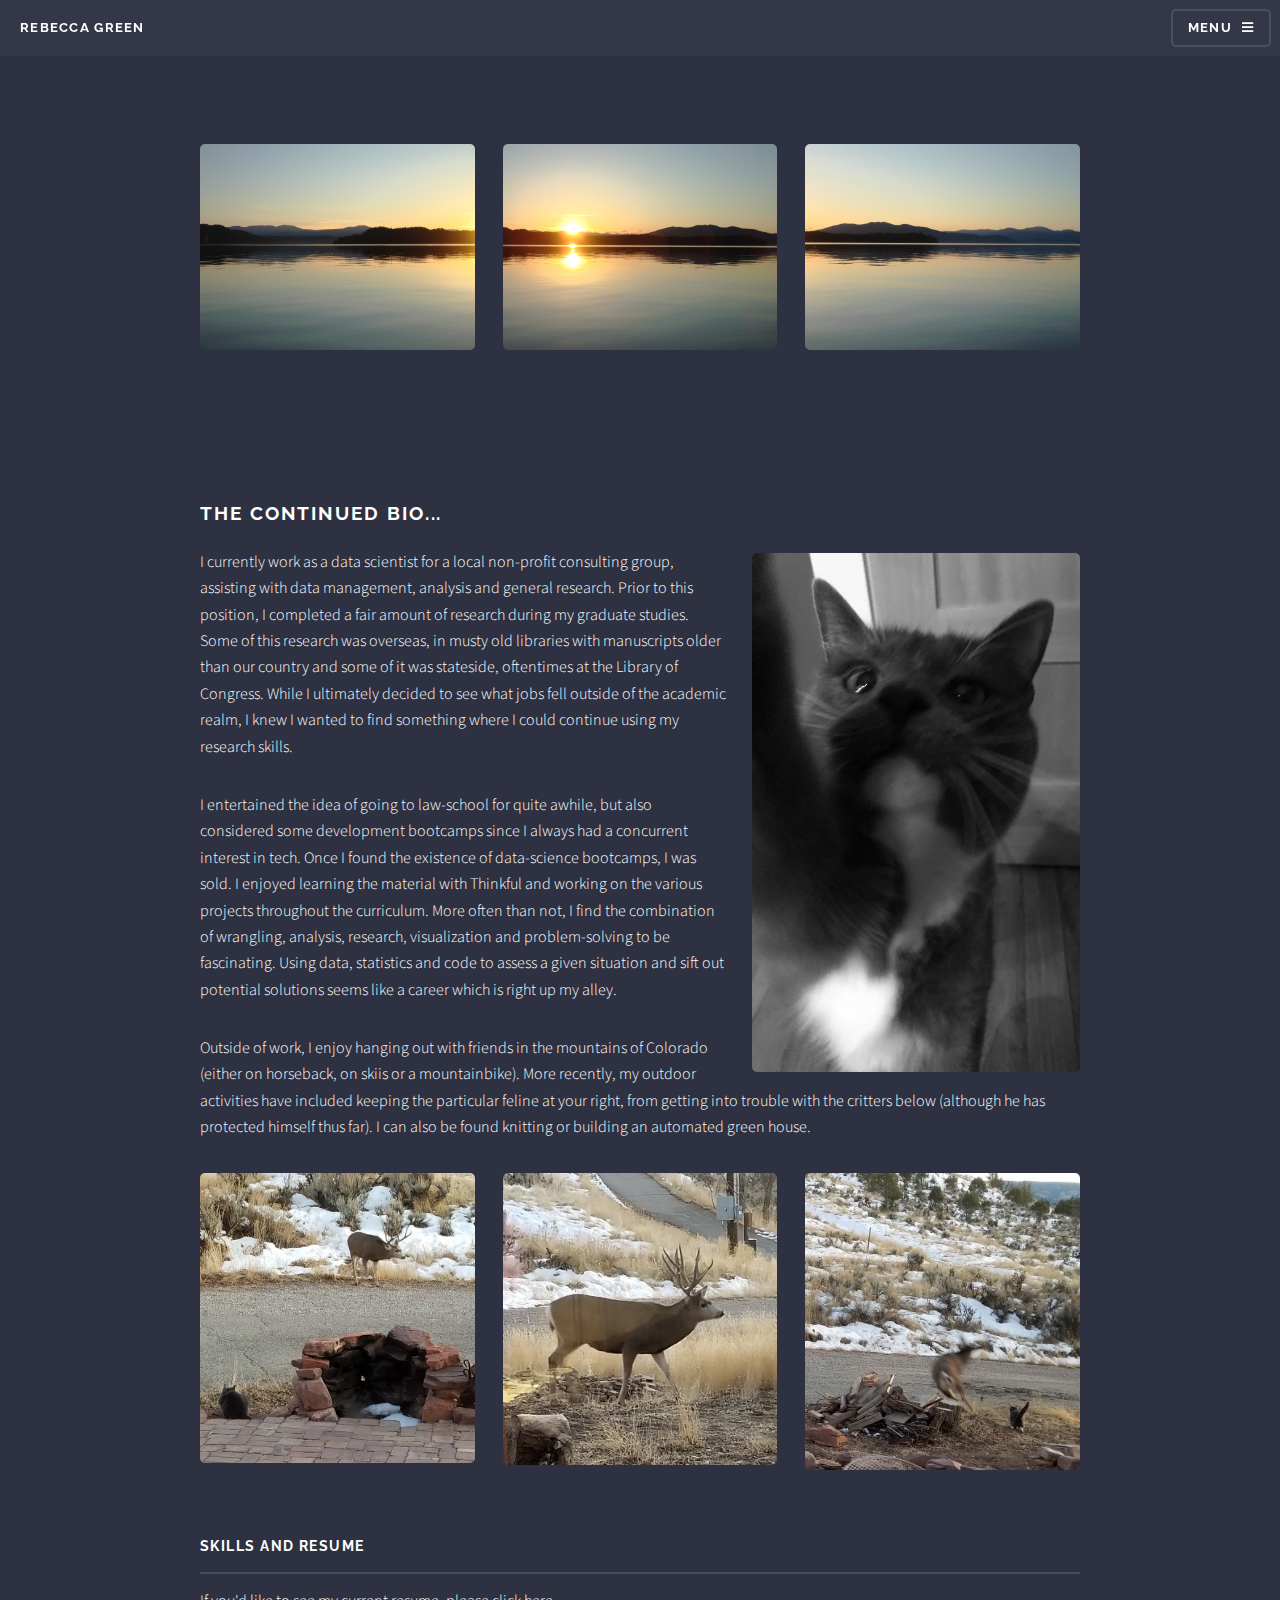
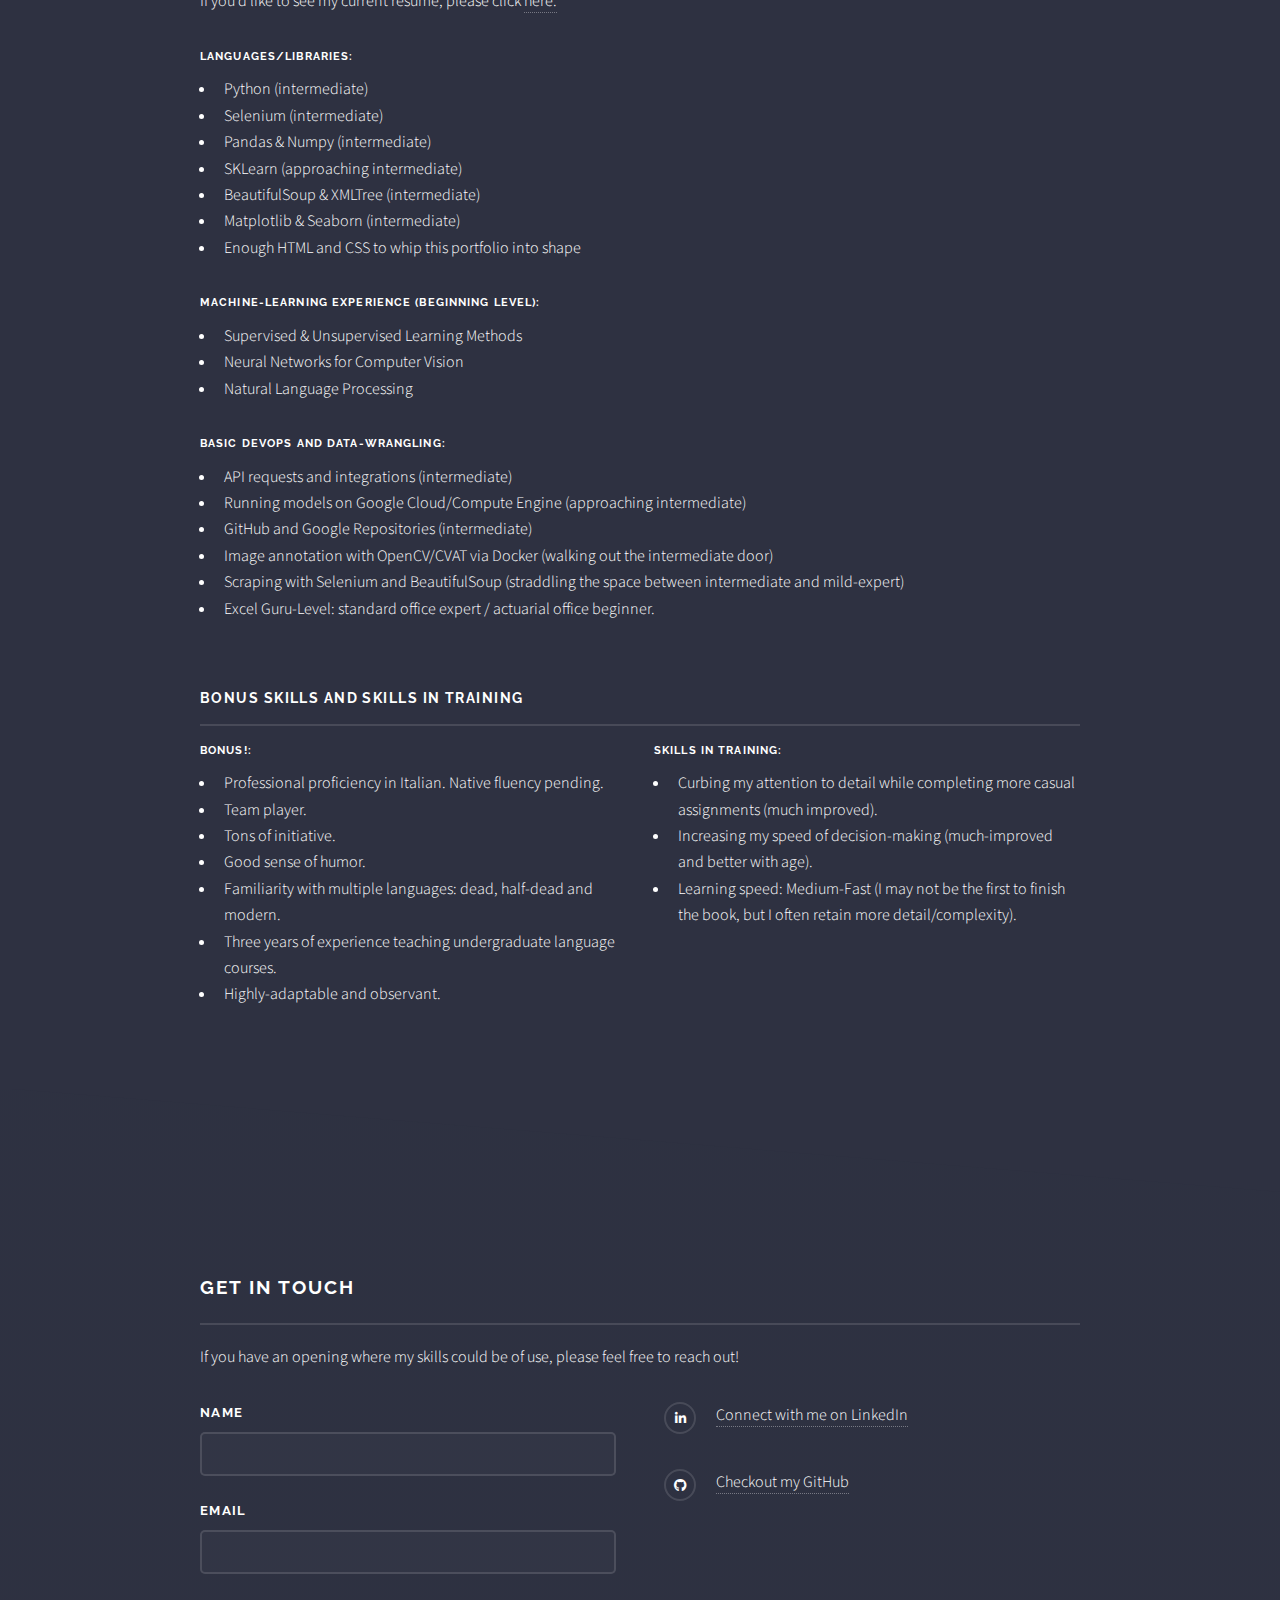
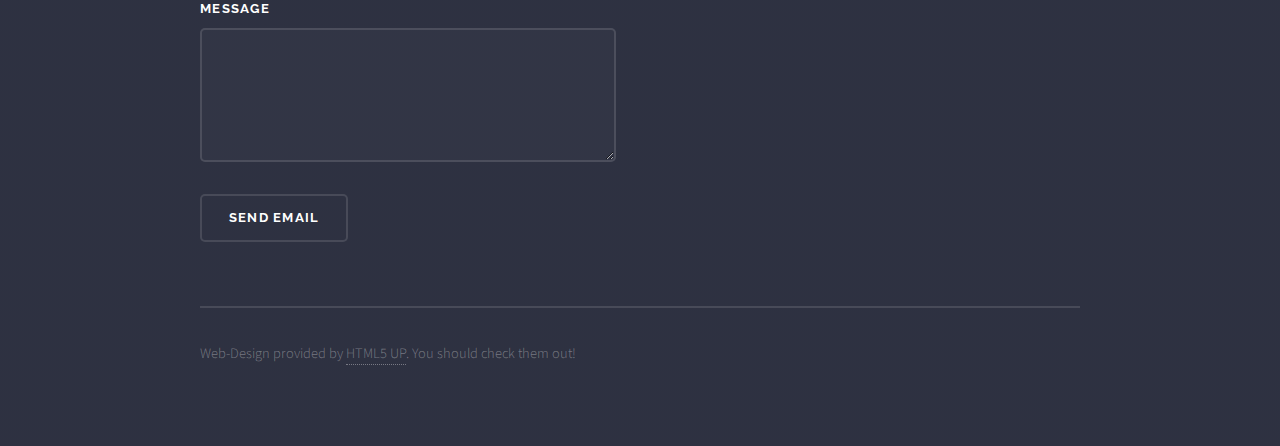
==== commit e31ffe20: "last edit" ====
--- a/generic.html
+++ b/generic.html
@@ -80,9 +80,9 @@
 									or building an automated green house.</p>
 									
 									<div class="row gtr-uniform">
-										<div class="col-4"><span class="image fit"><img src="images/B1.JPG"></span></div>
-										<div class="col-4"><span class="image fit"><img src="images/B2.JPG"/></span></div>
-										<div class="col-4"><span class="image fit"><img src="images/B3.JPG"/></span></div>
+										<div class="col-4"><span class="image fit"><img src="images/B1.jpg"></span></div>
+										<div class="col-4"><span class="image fit"><img src="images/B2.jpg"/></span></div>
+										<div class="col-4"><span class="image fit"><img src="images/B3.jpg"/></span></div>
 									</div>
 							</div>
 								
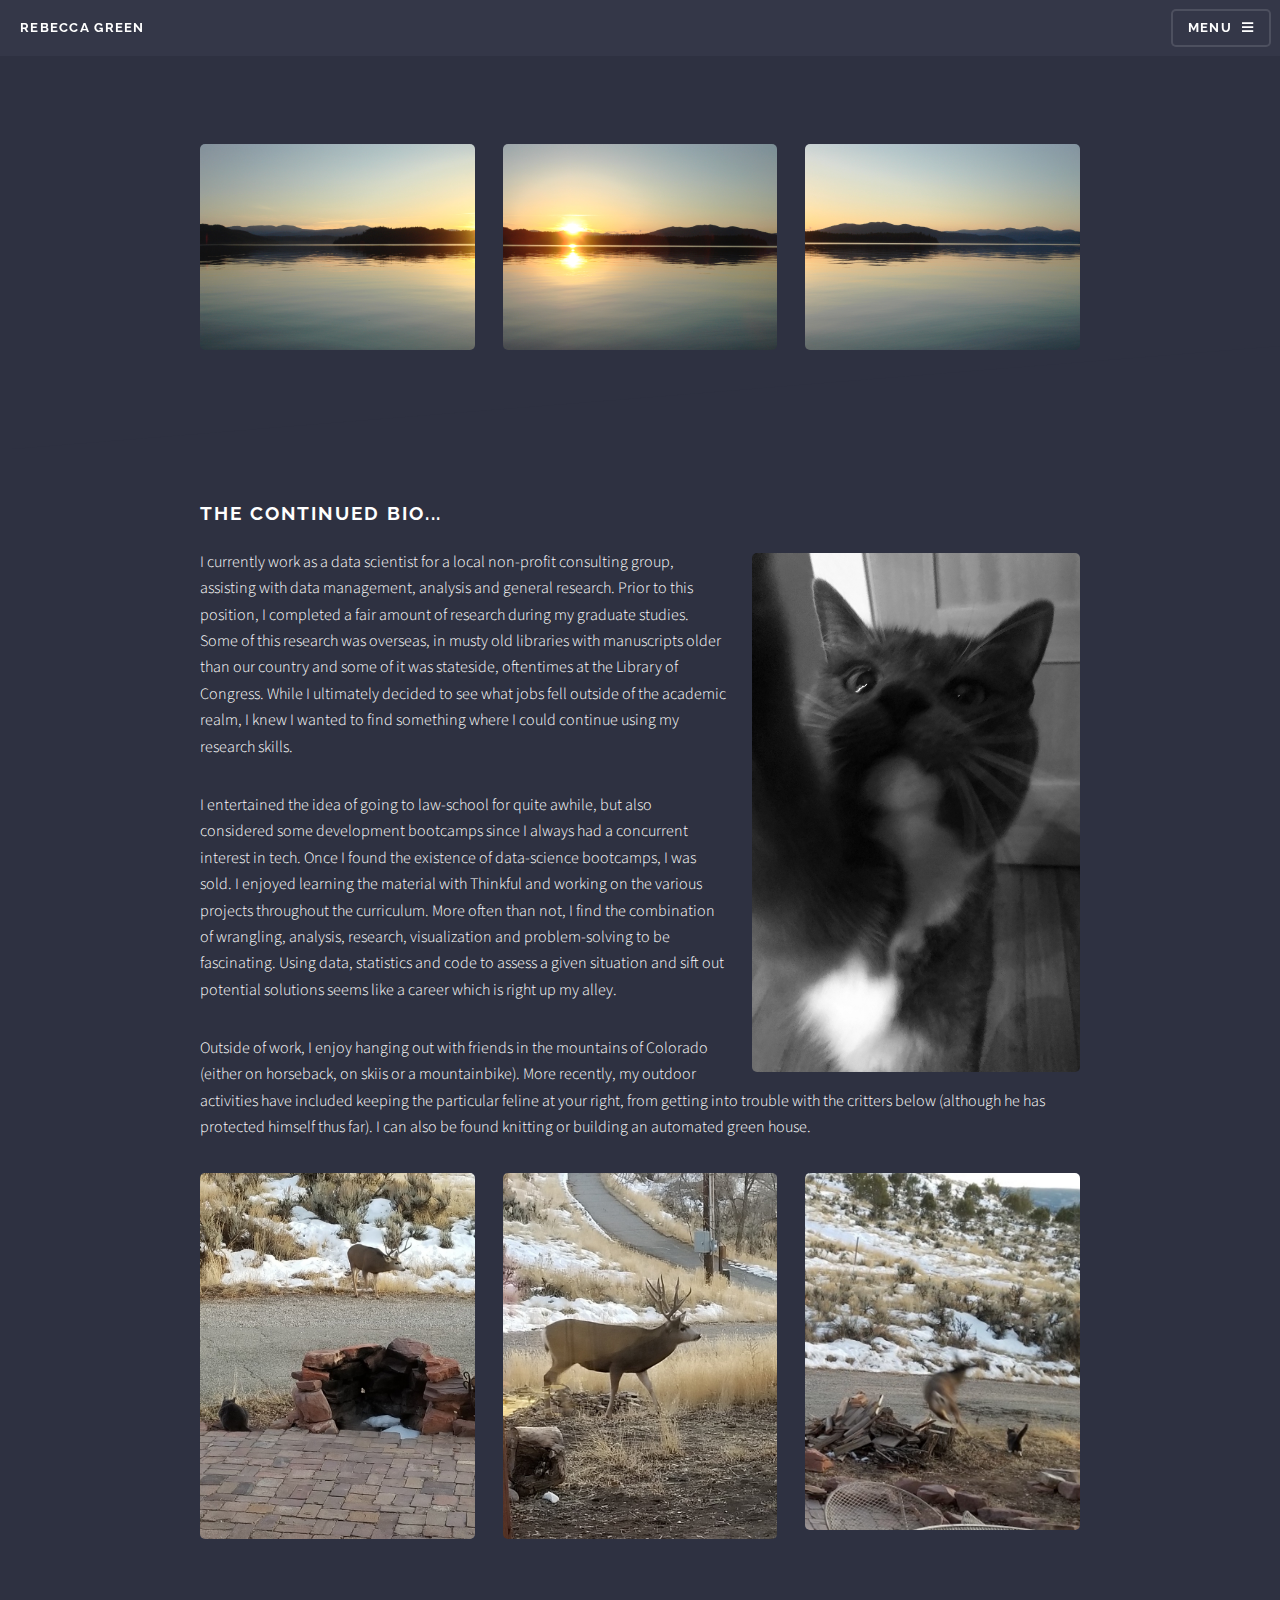
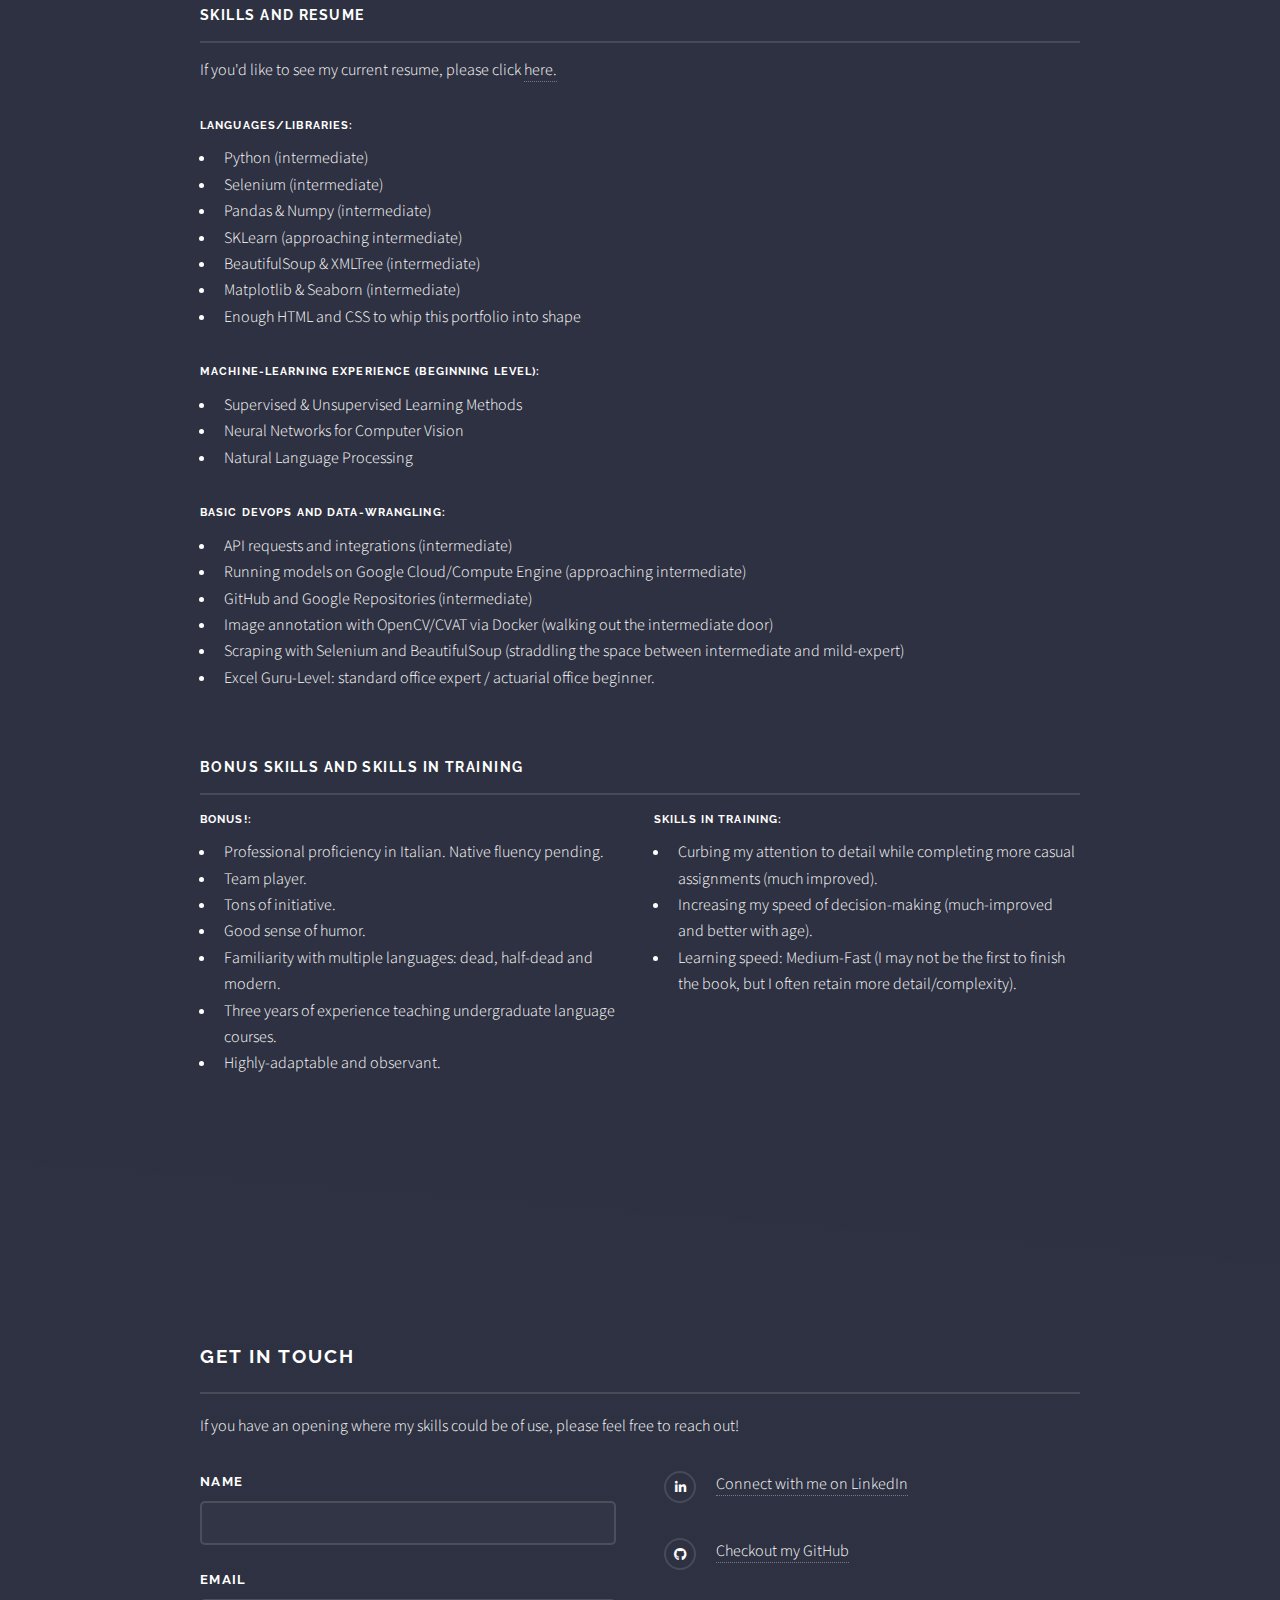
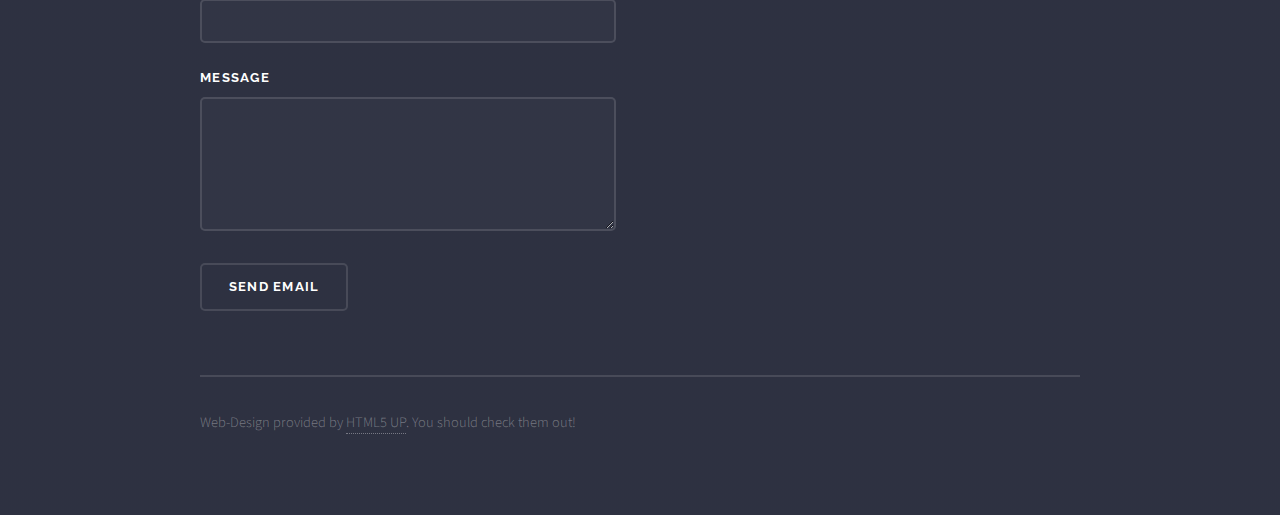
==== commit 23ab0630: "last edit2" ====
--- a/generic.html
+++ b/generic.html
@@ -80,9 +80,9 @@
 									or building an automated green house.</p>
 									
 									<div class="row gtr-uniform">
-										<div class="col-4"><span class="image fit"><img src="images/B1.jpg"></span></div>
-										<div class="col-4"><span class="image fit"><img src="images/B2.jpg"/></span></div>
-										<div class="col-4"><span class="image fit"><img src="images/B3.jpg"/></span></div>
+										<div class="col-4"><span class="image fit"><img src="images/B1.JPG"></span></div>
+										<div class="col-4"><span class="image fit"><img src="images/B2.JPG"/></span></div>
+										<div class="col-4"><span class="image fit"><img src="images/B3.JPG"/></span></div>
 									</div>
 							</div>
 								
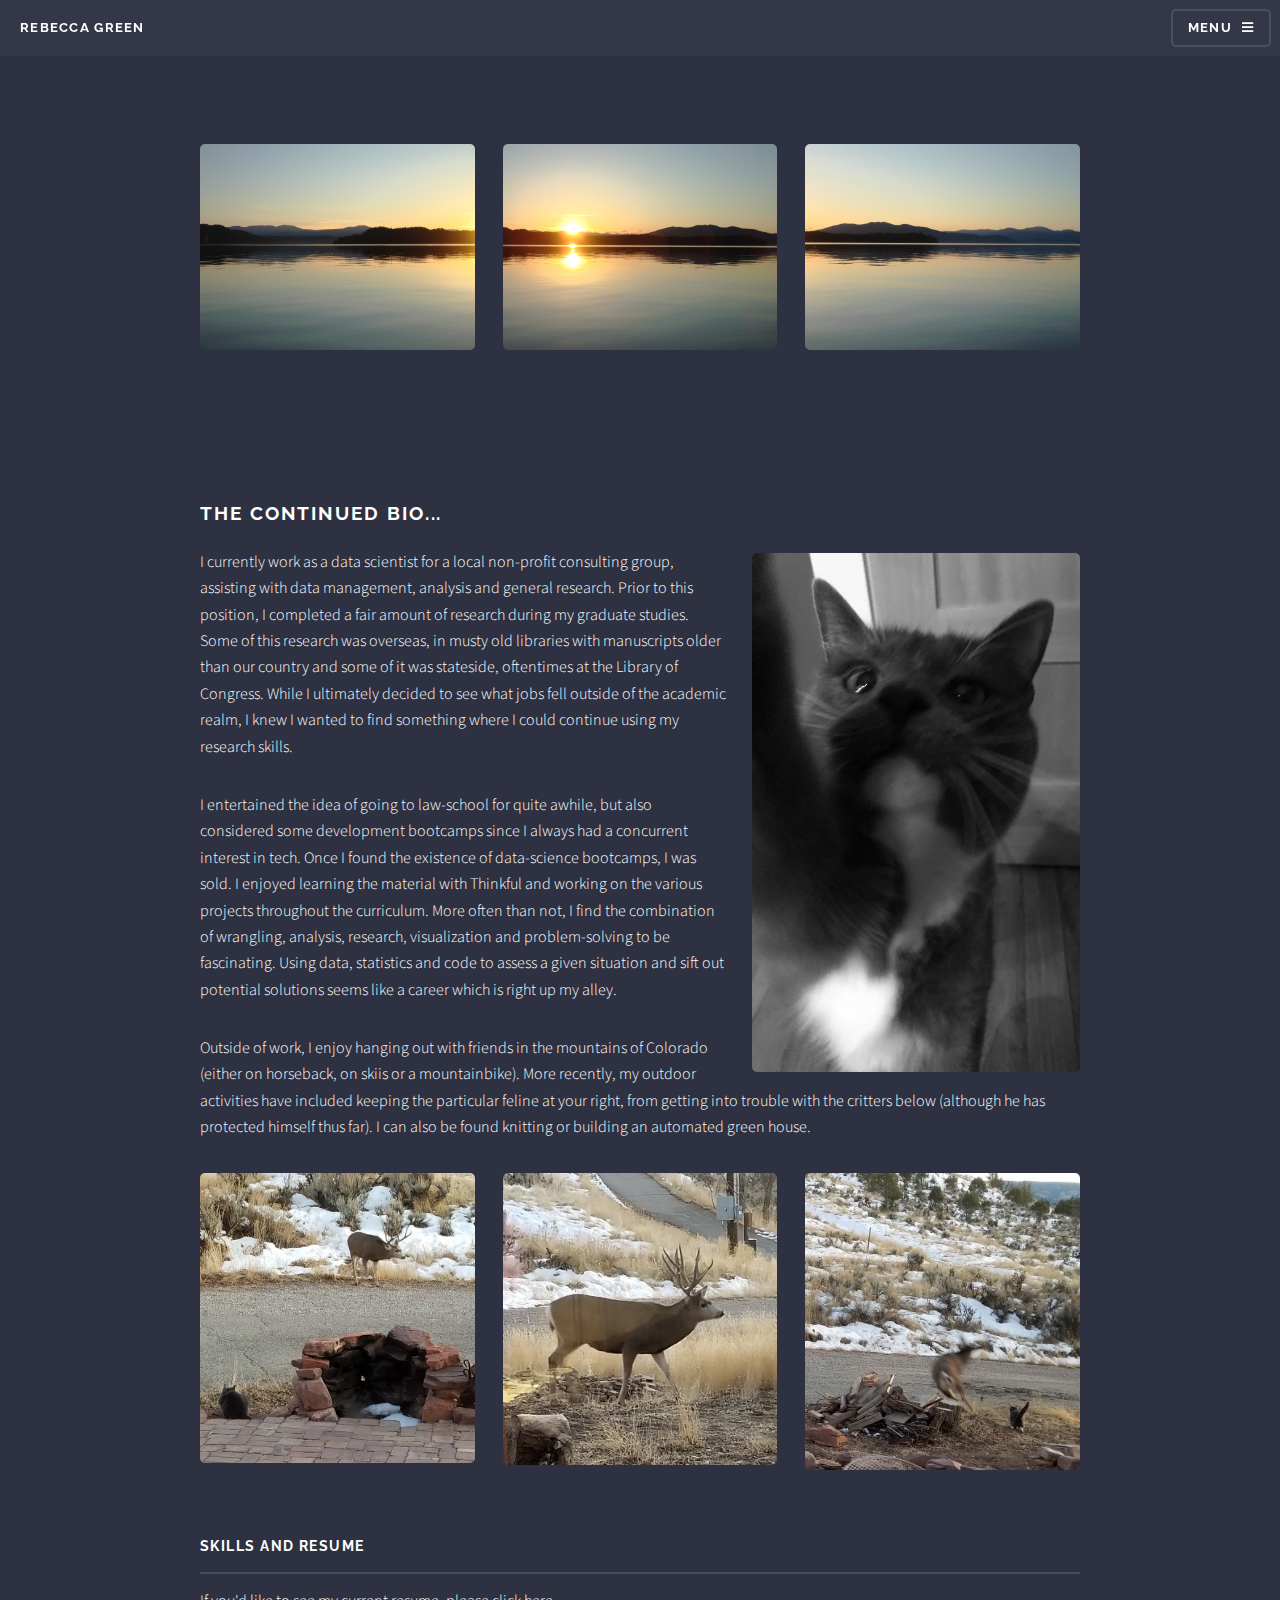
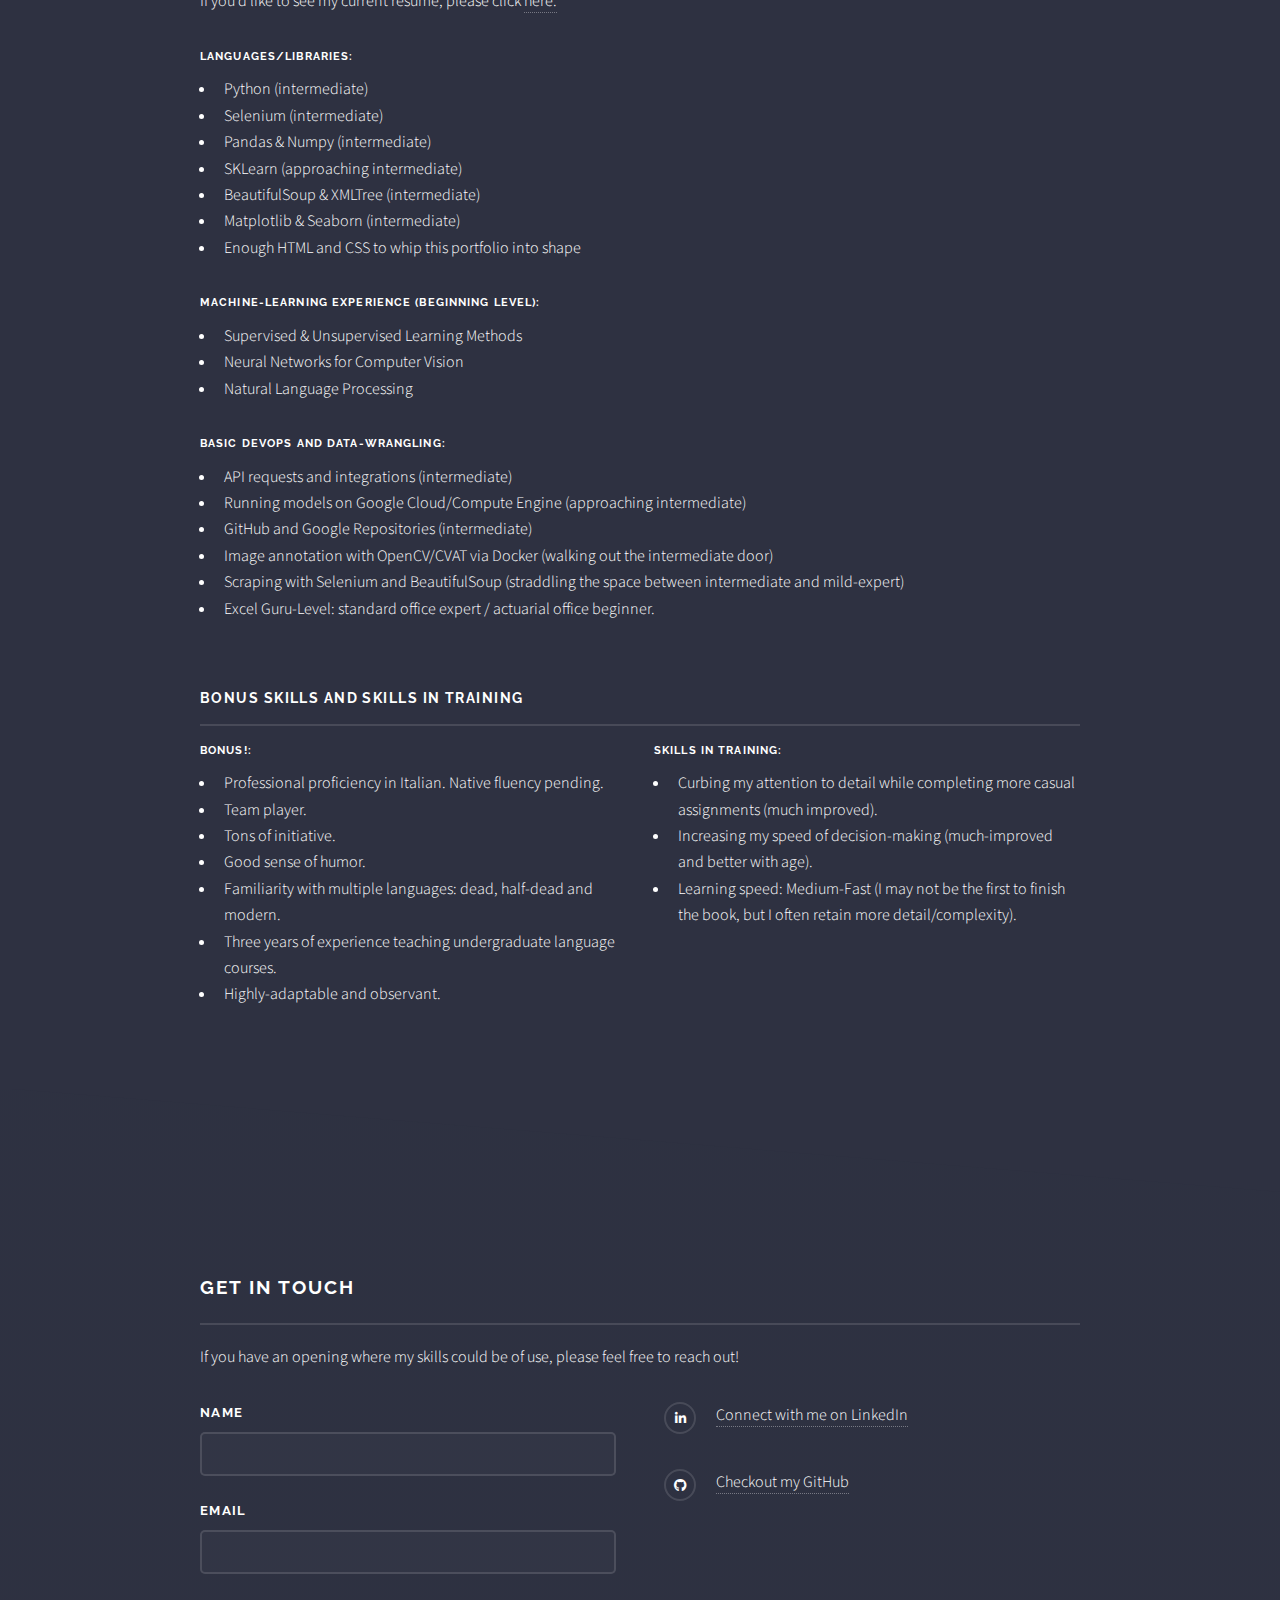
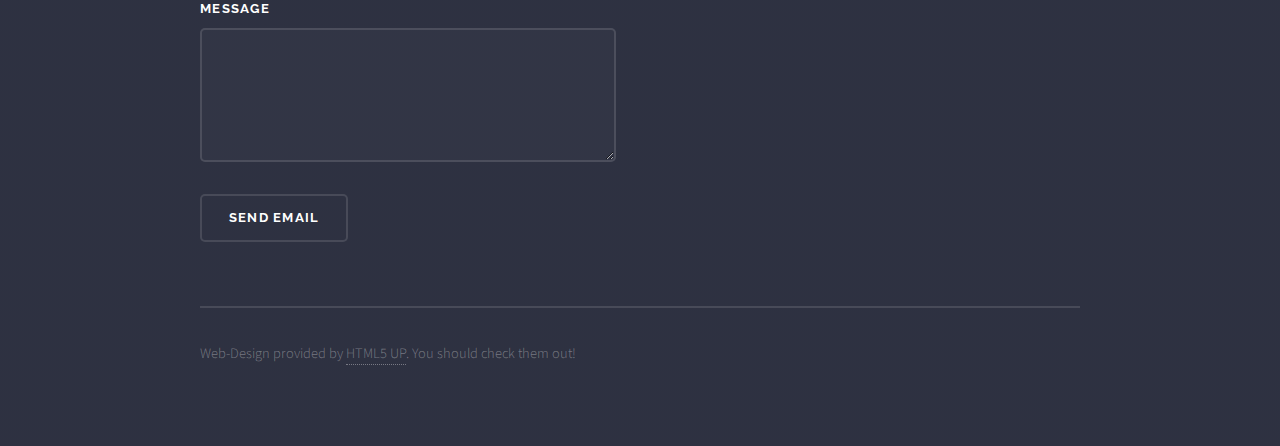
==== commit f9df83e2: "final edits4" ====
--- a/generic.html
+++ b/generic.html
@@ -80,9 +80,9 @@
 									or building an automated green house.</p>
 									
 									<div class="row gtr-uniform">
-										<div class="col-4"><span class="image fit"><img src="images/B1.JPG"></span></div>
-										<div class="col-4"><span class="image fit"><img src="images/B2.JPG"/></span></div>
-										<div class="col-4"><span class="image fit"><img src="images/B3.JPG"/></span></div>
+										<div class="col-4"><span class="image fit"><img src="images/B1a.JPG"></span></div>
+										<div class="col-4"><span class="image fit"><img src="images/B2a.JPG"/></span></div>
+										<div class="col-4"><span class="image fit"><img src="images/B3a.JPG"/></span></div>
 									</div>
 							</div>
 								
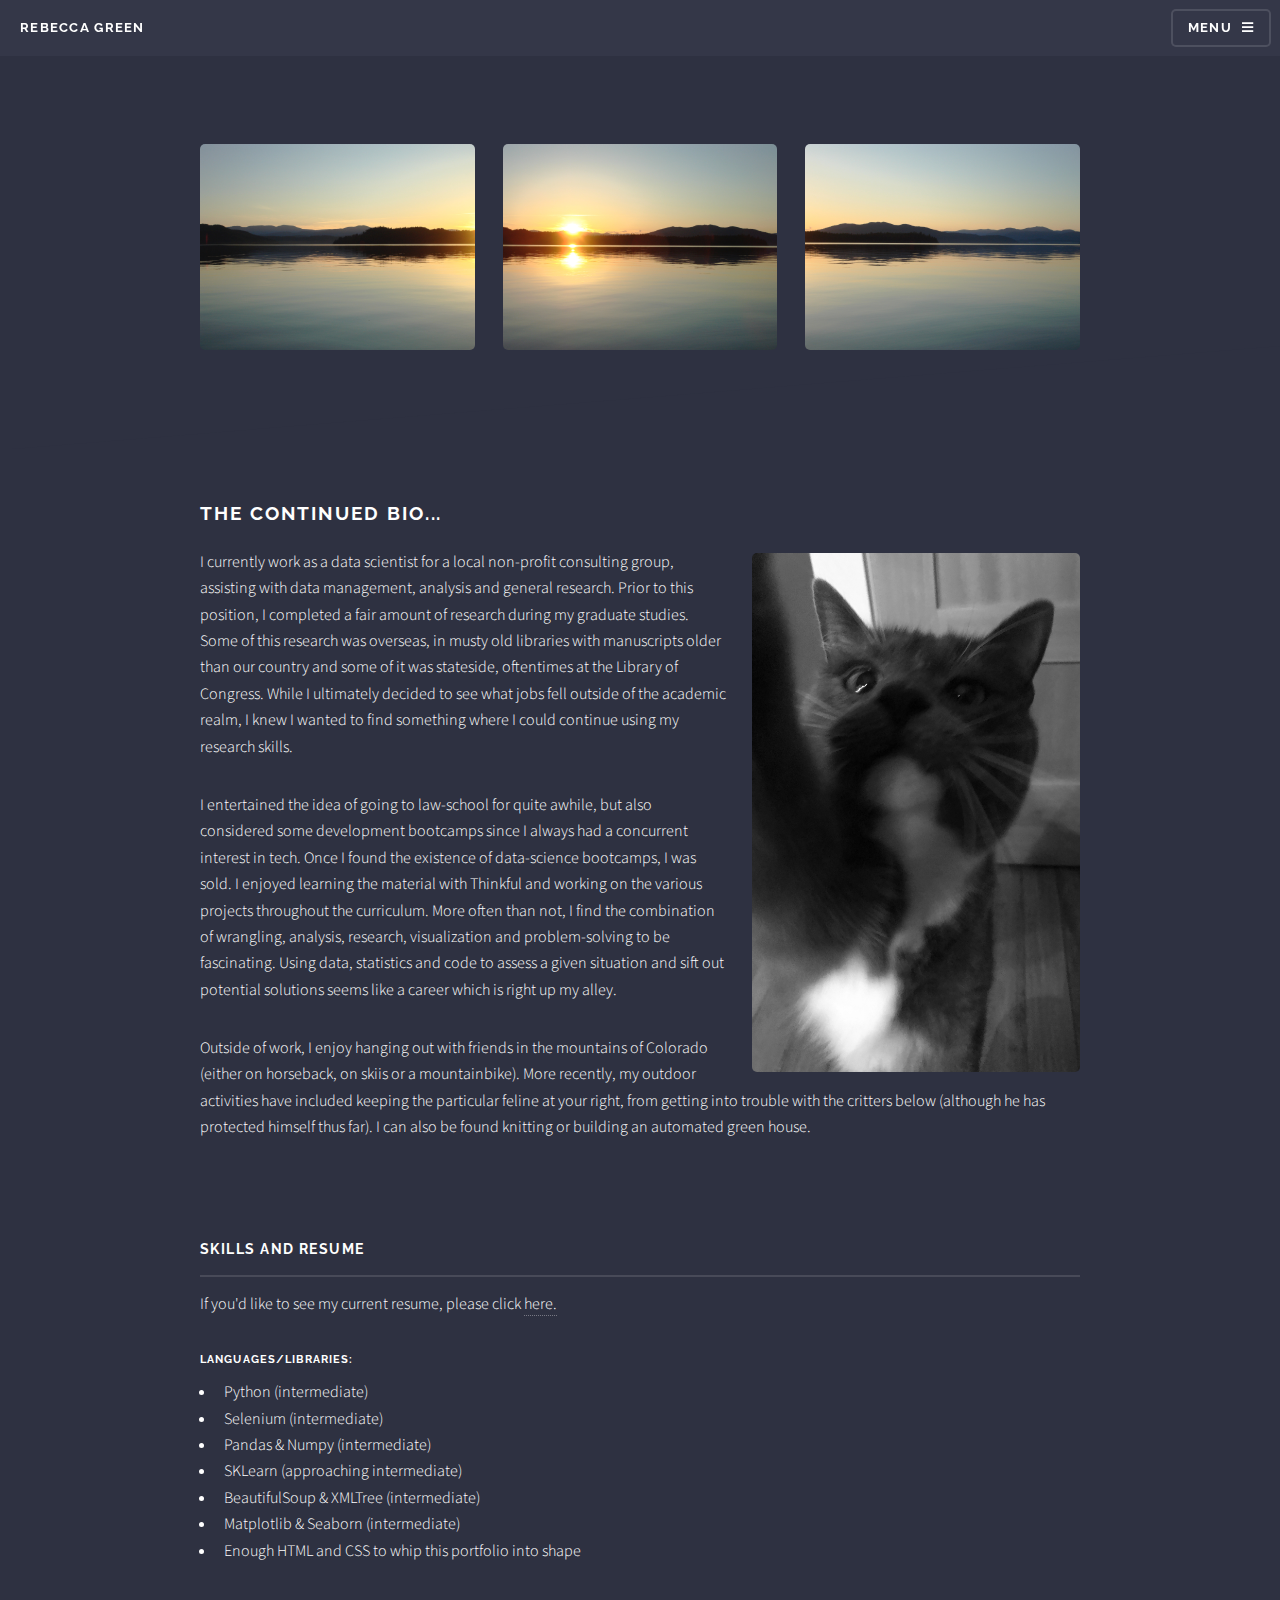
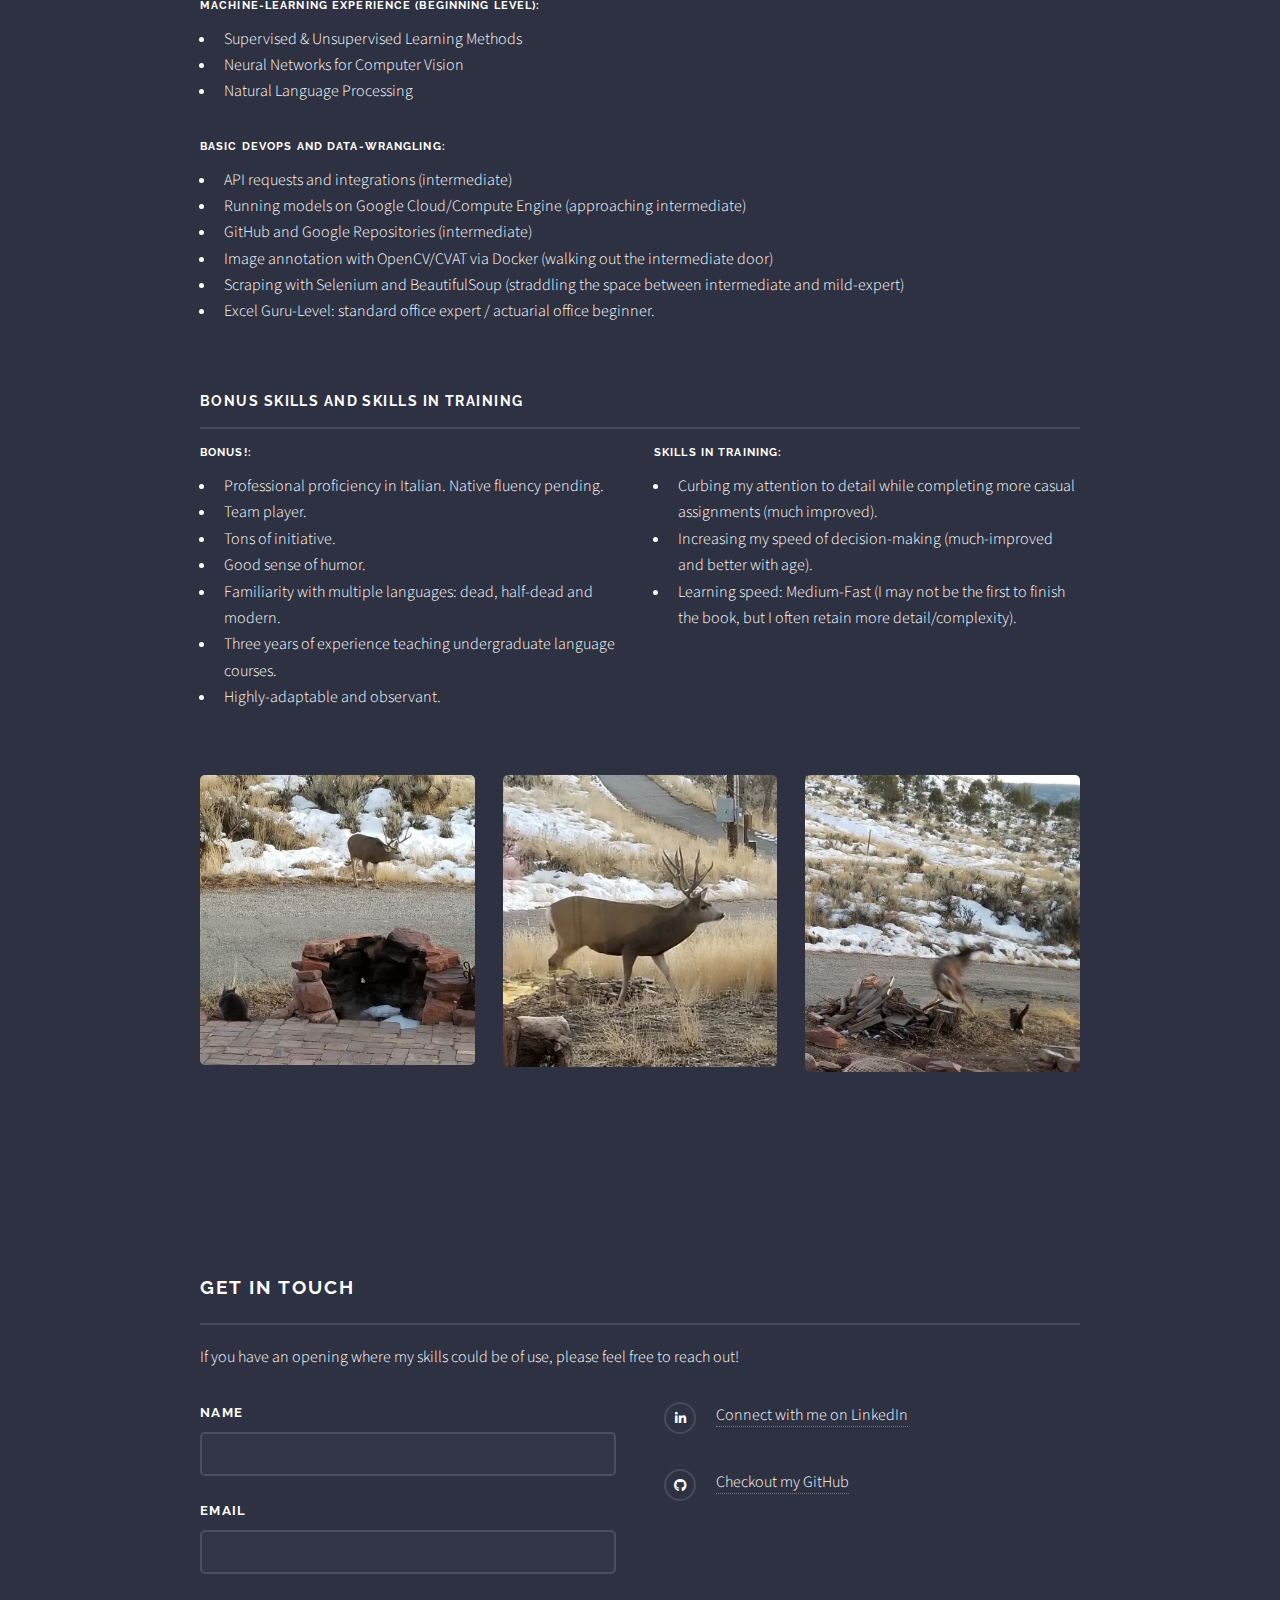
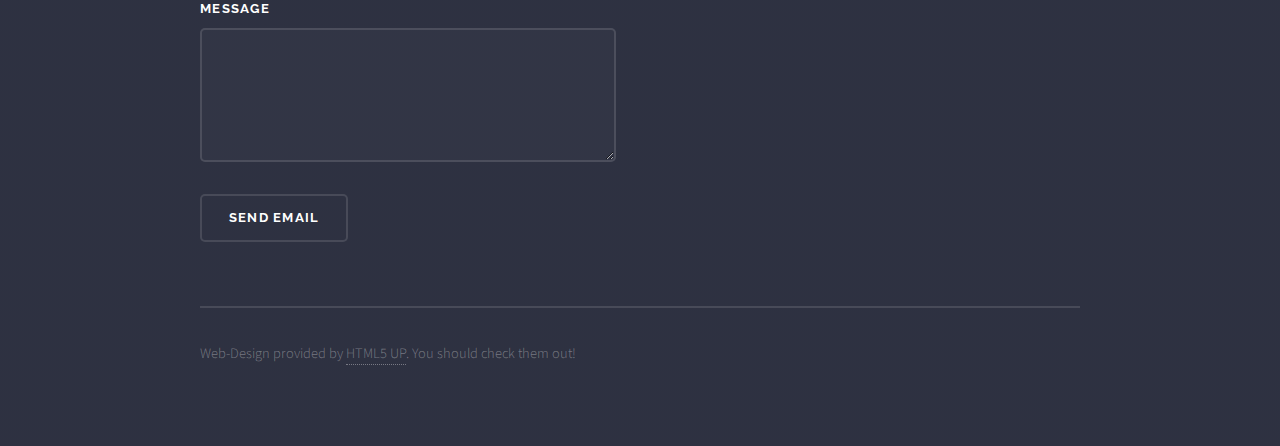
==== commit 47a98a53: "12/8/2019" ====
--- a/generic.html
+++ b/generic.html
@@ -79,11 +79,6 @@
 									with the critters below (although he has protected himself thus far).  I can also be found knitting 
 									or building an automated green house.</p>
 									
-									<div class="row gtr-uniform">
-										<div class="col-4"><span class="image fit"><img src="images/B1a.JPG"></span></div>
-										<div class="col-4"><span class="image fit"><img src="images/B2a.JPG"/></span></div>
-										<div class="col-4"><span class="image fit"><img src="images/B3a.JPG"/></span></div>
-									</div>
 							</div>
 								
 								<div class="inner">
@@ -152,6 +147,12 @@
 										</div>
 									</section>
 									
+									<div class="row gtr-uniform">
+										<div class="col-4"><span class="image fit"><img src="images/B1a.JPG"></span></div>
+										<div class="col-4"><span class="image fit"><img src="images/B2a.JPG"/></span></div>
+										<div class="col-4"><span class="image fit"><img src="images/B3a.JPG"/></span></div>
+									</div>
+									
 								</div>
 							</div>
 
